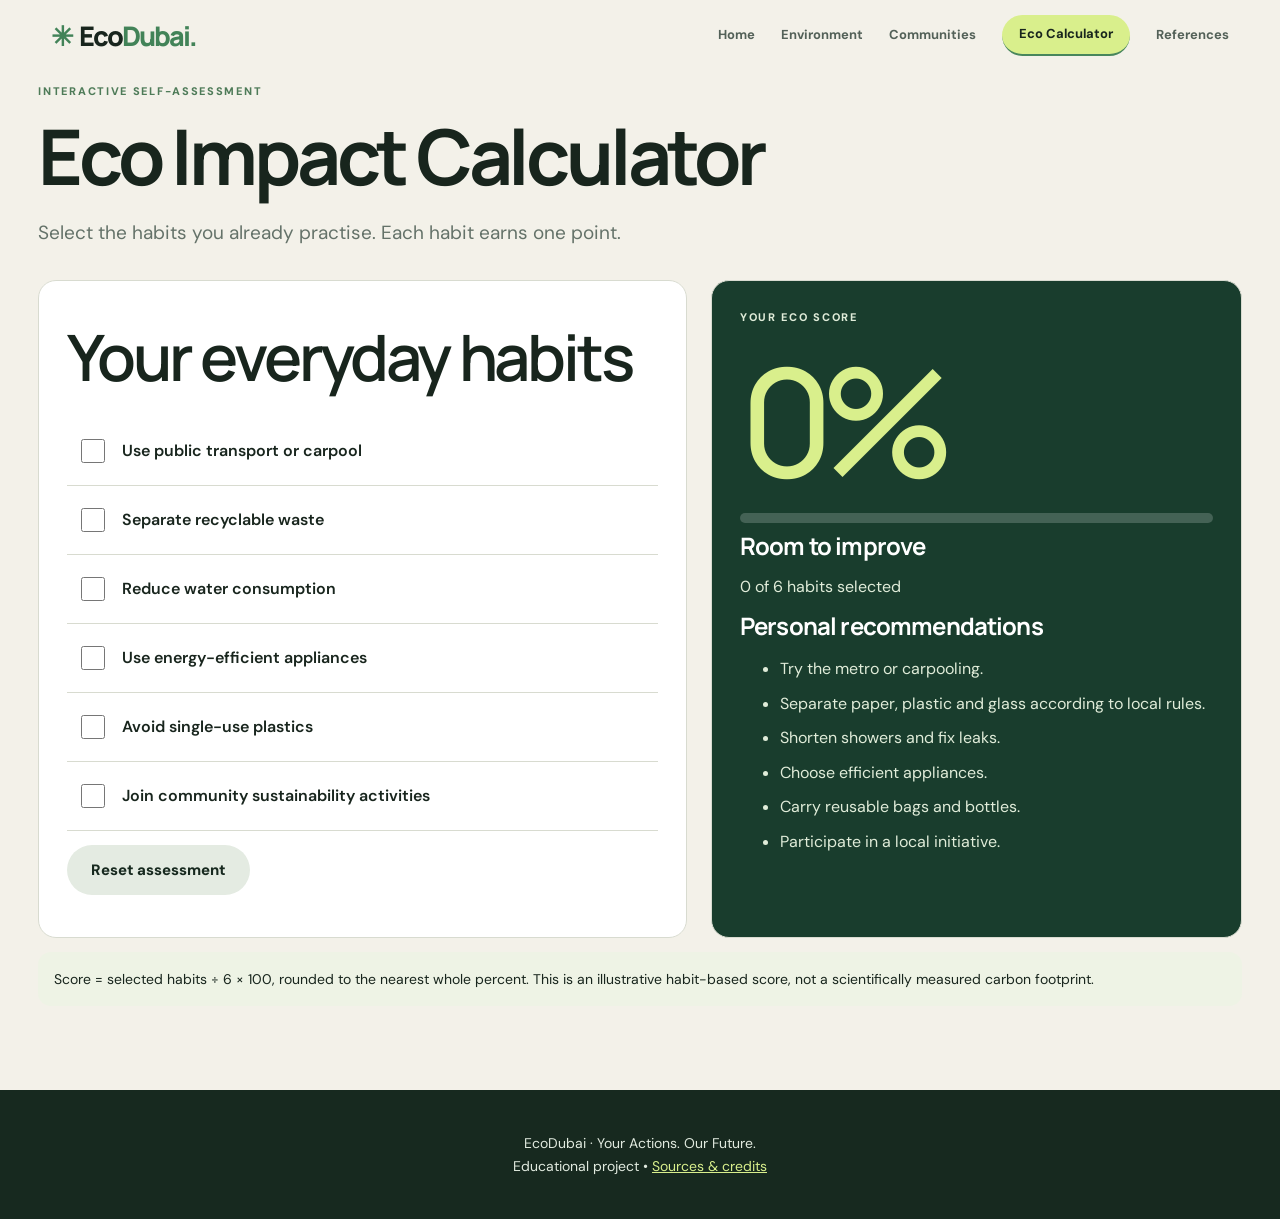
==== calculator.html @ 95168921 "Add files via upload" ====
<!DOCTYPE html>

<html lang="en">

<head>
    <meta charset="utf-8"/>
    <meta content="width=device-width,initial-scale=1" name="viewport"/>
    <title>Eco Impact Calculator | EcoDubai</title>
    <link href="style.css" rel="stylesheet"/>
    <script defer="" src="motion.js"></script>
</head>

<body data-page="calculator">

    <header>
        <nav aria-label="Main navigation">
            <a class="brand" href="index.html">Eco<span>Dubai.</span></a>
            <a href="index.html">Home</a>
            <a href="environment.html">Environment</a>
            <a href="communities.html">Communities</a>
            <a aria-current="page" href="calculator.html">Eco Calculator</a>
            <a href="references.html">References</a>
        </nav>
    </header>

    <main>

        <div class="eyebrow">Interactive self-assessment</div>

        <h1>Eco Impact Calculator</h1>

        <p class="lead">
            Select the habits you already practise. Each habit earns one point.
        </p>

        <div class="calc">

            <section class="tile" style="margin:0">

                <h2>Your everyday habits</h2>

                <label class="habit">
                    <input type="checkbox" value="0"/>Use public transport or carpool
                </label>

                <label class="habit">
                    <input type="checkbox" value="1"/>Separate recyclable waste
                </label>

                <label class="habit">
                    <input type="checkbox" value="2"/>Reduce water consumption
                </label>

                <label class="habit">
                    <input type="checkbox" value="3"/>Use energy-efficient appliances
                </label>

                <label class="habit">
                    <input type="checkbox" value="4"/>Avoid single-use plastics
                </label>

                <label class="habit">
                    <input type="checkbox" value="5"/>Join community sustainability activities
                </label>

                <p>
                    <button class="btn secondary" id="reset">Reset assessment</button>
                </p>

            </section>

            <section aria-live="polite" class="tile result" style="margin:0">

                <div class="tag">YOUR ECO SCORE</div>

                <div class="score" id="score">0%</div>

                <div class="track">
                    <div id="bar" style="width:0%"></div>
                </div>

                <h3 id="level">Room to improve</h3>

                <p id="count"></p>

                <h3>Personal recommendations</h3>

                <ul id="tips"></ul>

            </section>

        </div>

        <p class="fact">
            Score = selected habits ÷ 6 × 100, rounded to the nearest whole percent. This is an illustrative habit-based score, not a scientifically measured carbon footprint.
        </p>

        <script>

            const tips = [
                "Try the metro or carpooling.",
                "Separate paper, plastic and glass according to local rules.",
                "Shorten showers and fix leaks.",
                "Choose efficient appliances.",
                "Carry reusable bags and bottles.",
                "Participate in a local initiative."
            ];

            const boxes = [...document.querySelectorAll("input[type=checkbox]")];

            function update() {

                const n = boxes.filter(b => b.checked).length,
                      s = Math.round(n / 6 * 100);

                document.getElementById("score").textContent = s + "%";

                document.getElementById("bar").style.width = s + "%";

                document.getElementById("level").textContent =
                    s < 50 ? "Room to improve" :
                    s < 83 ? "Making progress" : "Eco Champion";

                document.getElementById("count").textContent = n + " of 6 habits selected";

                const list = document.getElementById("tips");

                list.replaceChildren();

                boxes.forEach((b, i) => {

                    if (!b.checked) {

                        const li = document.createElement("li");

                        li.textContent = tips[i];

                        list.append(li)

                    }

                });

                if (n === 6) {

                    const li = document.createElement("li");

                    li.textContent = "Excellent! Keep practising your habits and encourage others.";

                    list.append(li)

                }

            }

            boxes.forEach(b => b.addEventListener("change", update));

            document.getElementById("reset").onclick = () => {

                boxes.forEach(b => b.checked = false);

                update()

            };

            update();

        </script>

    </main>

    <footer>
        EcoDubai · Your Actions. Our Future.<br/>
        Educational project • <a href="references.html">Sources &amp; credits</a>
    </footer>

</body>

</html>
---- style.css ----
@import url('https://fonts.googleapis.com/css2?family=DM+Sans:wght@400;500;600;700&family=Manrope:wght@400;600;700;800&display=swap');
*{box-sizing:border-box} :root{--ink:#17291f;--green:#245a42;--lime:#d6f568;--paper:#f6f7f2;--muted:#647269;--line:#dce3d9}html{scroll-behavior:smooth}body{margin:0;font-family:'DM Sans',Arial,sans-serif;background:var(--paper);color:var(--ink);line-height:1.6}a{color:var(--green)}header{position:sticky;top:0;z-index:20;background:#f6f7f2ed;backdrop-filter:blur(18px);border-bottom:1px solid var(--line)}nav{max-width:1440px;margin:auto;padding:18px 5%;display:flex;align-items:center;gap:28px;flex-wrap:wrap}.brand{font-family:Manrope,Arial,sans-serif;font-size:27px;font-weight:800;letter-spacing:-2px;text-decoration:none;margin-right:auto;color:var(--ink)}.brand:before{content:'✳';color:#428358;margin-right:7px}.brand span{color:#428358}nav a:not(.brand){font-size:13px;text-decoration:none;font-weight:700;color:#536158;padding:7px 0}nav a[aria-current]{color:#17291f;border-bottom:2px solid #48865c}nav a[href="calculator.html"]{background:var(--lime);color:var(--ink);padding:9px 17px;border-radius:100px}main{max-width:1440px;margin:auto;padding:25px 5% 75px}.hero{min-height:590px;position:relative;display:flex;align-items:end;overflow:hidden;border-radius:30px;background:#203c30;color:white;isolation:isolate;padding:64px}.hero:after{content:'';position:absolute;inset:0;z-index:-1;background:linear-gradient(90deg,rgba(11,30,22,.91),rgba(11,30,22,.55) 48%,rgba(11,30,22,.03)),linear-gradient(0deg,#11291f80,transparent 55%)}.hero .hero-image{position:absolute;inset:0;width:100%;height:100%;object-fit:cover;z-index:-2}.hero .hero-content{max-width:750px}.hero h1{font-size:clamp(55px,8vw,112px);letter-spacing:-.075em;line-height:.95;margin:24px 0}.hero h1 em{font-style:normal;color:var(--lime)}.hero p{color:#edf5ec;max-width:490px;font-size:19px}.eyebrow,.tag{font-size:11px;font-weight:800;letter-spacing:1.7px;text-transform:uppercase;color:#4e7b58}.hero .eyebrow{color:var(--lime)}.btn{display:inline-flex;align-items:center;justify-content:center;gap:12px;background:var(--lime);color:#17291f;padding:15px 24px;border-radius:100px;text-decoration:none;font-weight:800;border:0;cursor:pointer;font-size:15px;font-family:inherit;transition:transform .2s,background .2s}.btn:hover{transform:translateY(-3px);background:#e4ff98}.btn.secondary{background:#e4ebe2}.hero .secondary{background:#ffffff20;color:white;border:1px solid #ffffff66;margin-left:8px}h1,h2,h3{font-family:Manrope,'DM Sans',Arial,sans-serif;line-height:1.12}h1{font-size:clamp(40px,6vw,80px);letter-spacing:-.055em;margin:12px 0}h2{font-size:clamp(29px,4vw,53px);letter-spacing:-.05em;margin:12px 0 24px}h3{font-size:24px;letter-spacing:-.035em;margin:10px 0}section{margin:75px 0}.grid{display:grid;grid-template-columns:repeat(3,minmax(0,1fr));gap:18px}.two{grid-template-columns:repeat(2,minmax(0,1fr))}.tile{background:white;border:1px solid var(--line);padding:28px;border-radius:24px;overflow:hidden;transition:transform .22s,box-shadow .22s}.tile:hover{box-shadow:0 12px 35px #203a2110;transform:translateY(-3px)}.tile p{margin:14px 0;color:#46554b}.tile p b{color:#203c30}.symbol{display:inline-grid;place-items:center;width:52px;height:52px;border-radius:16px;background:#edf2e5;font-size:26px;margin-bottom:20px}.fact{background:#eef3e5;padding:16px;border-radius:13px;font-size:14px}.lead{font-size:19px;color:var(--muted);max-width:770px;margin-bottom:32px}.compare{display:grid;grid-template-columns:1fr 1fr;gap:18px}.compare figure{margin:0;background:white;border-radius:24px;overflow:hidden;border:1px solid var(--line)}.compare img{width:100%;aspect-ratio:16/10;object-fit:cover;display:block}.compare figcaption{padding:25px}.calc{display:grid;grid-template-columns:1.1fr .9fr;gap:24px}.habit{display:flex;align-items:center;gap:14px;padding:19px 10px;border-bottom:1px solid var(--line);cursor:pointer;font-weight:600}.habit:has(input:checked){color:#25623c;background:#f1f7e7}.habit input{width:24px;height:24px;accent-color:#427e50;flex-shrink:0}.score{font-family:Manrope,sans-serif;font-size:100px;letter-spacing:-.09em;font-weight:800;line-height:1;margin:18px 0;color:var(--lime)}.track{height:10px;background:#ffffff30;border-radius:9px;overflow:hidden}.track div{height:100%;background:var(--lime);transition:width .3s}.result{background:#193d2d;color:white}.result .tag,.result p,.result li{color:#e0ecd9}.result li{margin:9px 0}.ref{padding:24px;background:white;border:1px solid var(--line);border-radius:15px;margin:12px 0;overflow-wrap:anywhere}footer{background:#17291f;color:#e1eadf;padding:42px 5%;text-align:center;font-size:14px}footer a{color:var(--lime)}button:focus-visible,a:focus-visible,input:focus-visible{outline:3px solid #c27d18;outline-offset:3px}.metric-strip{display:grid;grid-template-columns:repeat(3,1fr);gap:1px;background:var(--line);border:1px solid var(--line);border-radius:20px;overflow:hidden;margin-top:20px}.metric-strip div{background:white;padding:22px 28px}.metric-strip strong{display:block;font-size:34px;font-family:Manrope,sans-serif;letter-spacing:-2px}.metric-strip span{font-size:13px;color:var(--muted)}.course-card{min-height:280px;display:flex;flex-direction:column;justify-content:end;background:#e6eddc}.course-card:nth-child(2){background:#dbe9e5}.course-card a{font-weight:800;margin-top:15px}.course-card h3{font-size:32px}.course-card .tag{margin-bottom:auto}.cta{background:#d6f568;border:0;padding:45px}.cta .btn{background:#17291f;color:white}.topic-photo{width:calc(100% + 56px);margin:-28px -28px 20px;display:block;aspect-ratio:16/9;object-fit:cover}.page-banner{padding:35px 0 12px}.mobile-menu{display:none}.compare-note{font-size:13px;color:var(--muted)}@media(max-width:900px){nav{gap:15px}.grid{grid-template-columns:repeat(2,1fr)}.hero{min-height:530px;padding:40px}}@media(max-width:650px){nav{padding:12px 5%;gap:12px}.brand{width:100%;margin:0}nav a:not(.brand){font-size:11px}nav a[href="calculator.html"]{padding:6px 10px}.hero{min-height:480px;padding:28px;border-radius:20px}.hero h1{font-size:58px}.hero p{font-size:16px}.hero .secondary{margin:10px 0 0}.grid,.compare,.calc{grid-template-columns:1fr}.metric-strip div{padding:15px 9px}.metric-strip strong{font-size:26px}.metric-strip span{font-size:11px}section{margin:48px 0}.tile{padding:23px}.topic-photo{width:calc(100% + 46px);margin:-23px -23px 18px}.score{font-size:82px}}/* Cinematic motion edition */
:root{--paper:#f3f1e9;--ink:#18251d;--lime:#d9ef8c;--line:#d8dbd0}body{overflow-x:hidden}header{position:sticky;background:#f3f1e9e8;border:0}nav{max-width:1600px;padding:14px 4%;gap:26px}main{max-width:1600px;padding:12px 3% 70px}.hero{min-height:min(780px,86vh);padding:clamp(28px,6vw,95px);border-radius:20px;align-items:center}.hero:after{background:linear-gradient(90deg,#14231eda 0%,#14231e65 48%,transparent 85%),linear-gradient(0deg,#101b16b0,transparent 40%)}.hero .hero-image{transition:opacity .45s,transform 1.4s cubic-bezier(.2,.7,.2,1);transform:scale(1.025)}.hero .hero-image.switching{opacity:0;transform:scale(1.08)}.hero h1{font-size:clamp(60px,9vw,140px);font-weight:600;letter-spacing:-.085em}.hero h1 em{font-family:Georgia,serif;font-weight:400;font-style:italic;letter-spacing:-.06em;color:#f0f2da}.hero-content{animation:arrive .95s both}.hero-controls{position:absolute;right:4%;bottom:5%;display:flex;gap:7px;z-index:3}.hero-controls button{border:1px solid #ffffff70;background:#1d2b2260;backdrop-filter:blur(12px);color:white;border-radius:10px;padding:13px 17px;cursor:pointer;font:inherit;font-size:12px;transition:background .3s,transform .3s}.hero-controls button.active{background:#e5edc9;color:#17291f}.hero-controls button:hover{transform:translateY(-4px)}.hero-controls span{display:block;font-weight:700}.scroll-cue{position:absolute;left:5%;bottom:5%;color:white;text-decoration:none;font-size:14px}.metric-strip{background:none;border:0;border-radius:0;gap:0}.metric-strip div{background:transparent;border-bottom:1px solid var(--line);padding:28px 5%}.metric-strip strong{font-size:48px;font-weight:500}.metric-strip div+div{border-left:1px solid var(--line)}section{margin:100px 0}h2{font-weight:600;font-size:clamp(32px,5vw,68px)}.course-card{min-height:370px;position:relative;background:#dce6cf;transition:transform .5s,background .4s}.course-card:nth-child(2){background:#c7d5cc}.course-card:hover{background:#d9ef8c;transform:translateY(-8px)}.course-card h3{font-size:clamp(26px,4vw,48px)}.course-card:after{content:'↗';position:absolute;top:24px;right:24px;width:50px;height:50px;border:1px solid #82967d;border-radius:50%;display:grid;place-items:center;font-size:26px;transition:transform .4s}.course-card:hover:after{transform:rotate(15deg)}.split-view{position:relative;overflow:hidden;border-radius:22px;aspect-ratio:16/8;margin:30px 0 16px;--split:50%}.split-view img{position:absolute;inset:0;width:100%;height:100%;object-fit:cover}.split-view .before-layer{clip-path:inset(0 calc(100% - var(--split)) 0 0)}.split-view input{position:absolute;inset:0;width:100%;height:100%;margin:0;opacity:0;cursor:ew-resize;z-index:4}.split-view:focus-within{outline:3px solid #538050;outline-offset:4px}.split-handle{position:absolute;left:var(--split);top:0;bottom:0;width:2px;background:white;display:grid;align-items:center;color:#17291f;font-size:0}.split-handle:after{content:'↔';font-size:23px;background:white;border-radius:50%;width:48px;height:48px;display:grid;place-items:center;transform:translateX(-50%)}.split-label{position:absolute;top:18px;background:#15251cc4;color:white;padding:8px 15px;border-radius:30px;font-size:13px}.split-label.left{left:18px}.split-label.right{right:18px}.compare img{display:none}.compare figure{background:transparent;border:0}.compare figcaption{padding:12px 0}.tile{border-radius:18px}.habit{transition:background .25s,transform .25s}.habit:hover{transform:translateX(3px)}.result{position:relative;overflow:hidden}.result .score{font-size:clamp(80px,12vw,150px);font-weight:500}.motion-ready .reveal{opacity:0;transform:translateY(30px);transition:opacity .75s,transform .75s cubic-bezier(.2,.75,.2,1)}.motion-ready .reveal.visible{opacity:1;transform:none}.progress-line{position:fixed;top:0;left:0;height:3px;background:#78965b;width:0;z-index:99}.page-exit main{opacity:0;transform:translateY(12px)}main{transition:opacity .22s,transform .22s}.page-enter main{animation:arrive .55s both}@keyframes arrive{from{opacity:0;transform:translateY(18px)}to{opacity:1;transform:none}}@media(max-width:650px){.hero{min-height:660px;align-items:center;padding:24px}.hero h1{font-size:65px}.hero-controls{left:24px;right:24px;bottom:22px}.hero-controls button{flex:1;padding:9px}.scroll-cue{display:none}.split-view{aspect-ratio:4/3}section{margin:60px 0}.metric-strip strong{font-size:30px}.metric-strip div{padding:13px 6px}.course-card{min-height:250px}}@media(prefers-reduced-motion:reduce){*,*::before,*::after{animation:none!important;transition:none!important;scroll-behavior:auto!important}.motion-ready .reveal{opacity:1;transform:none}}
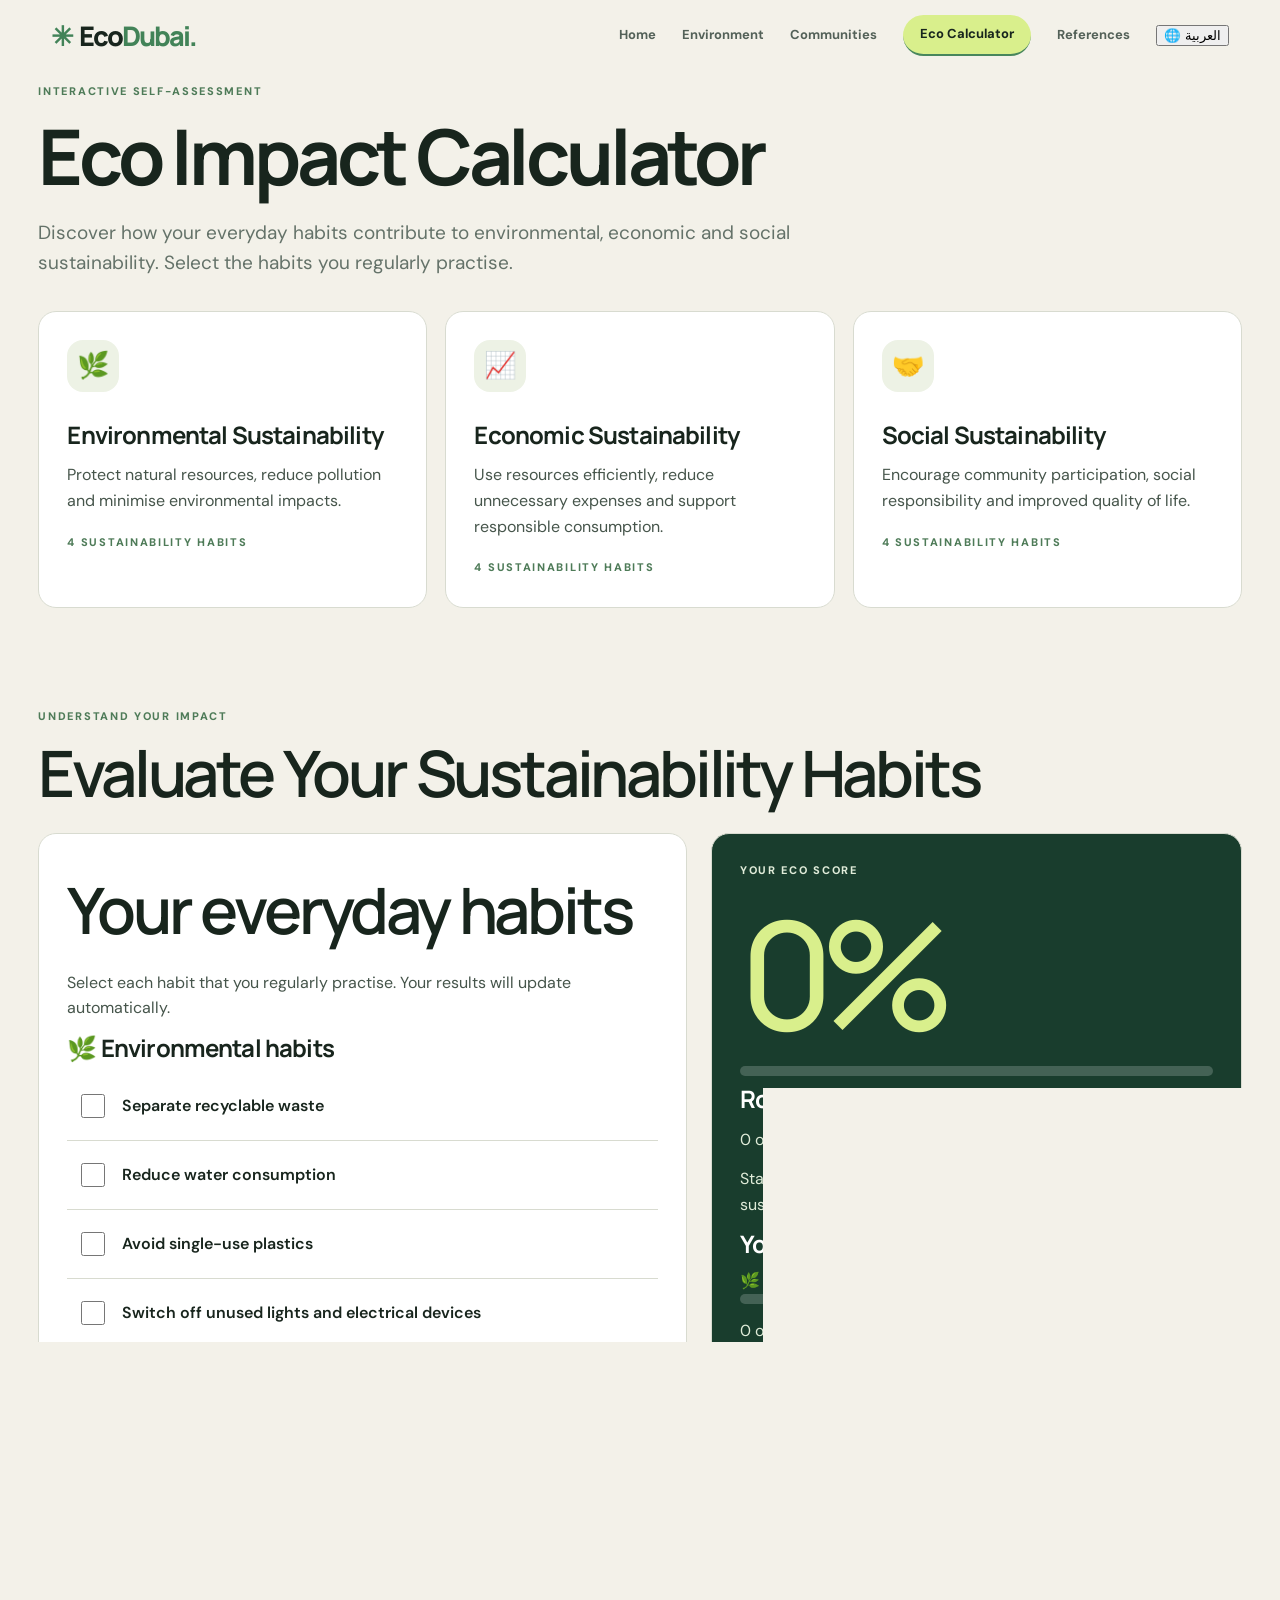
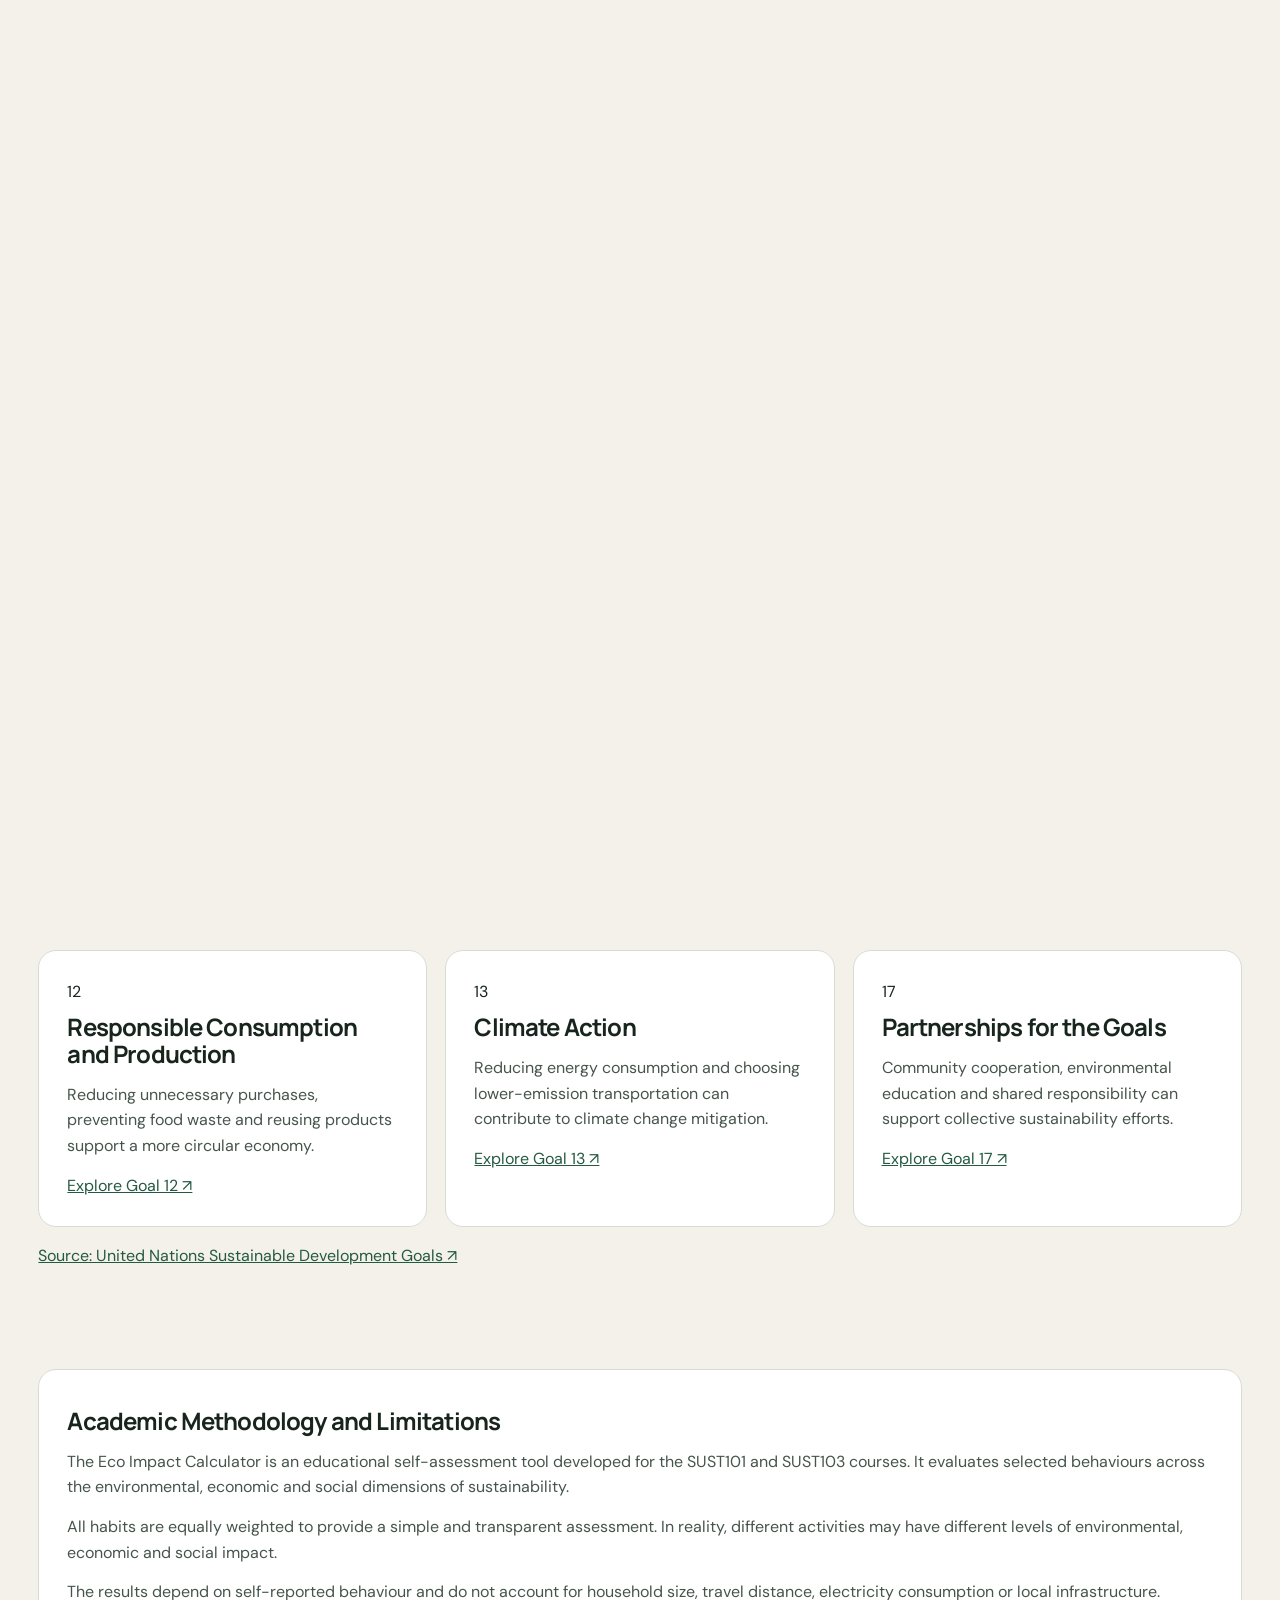
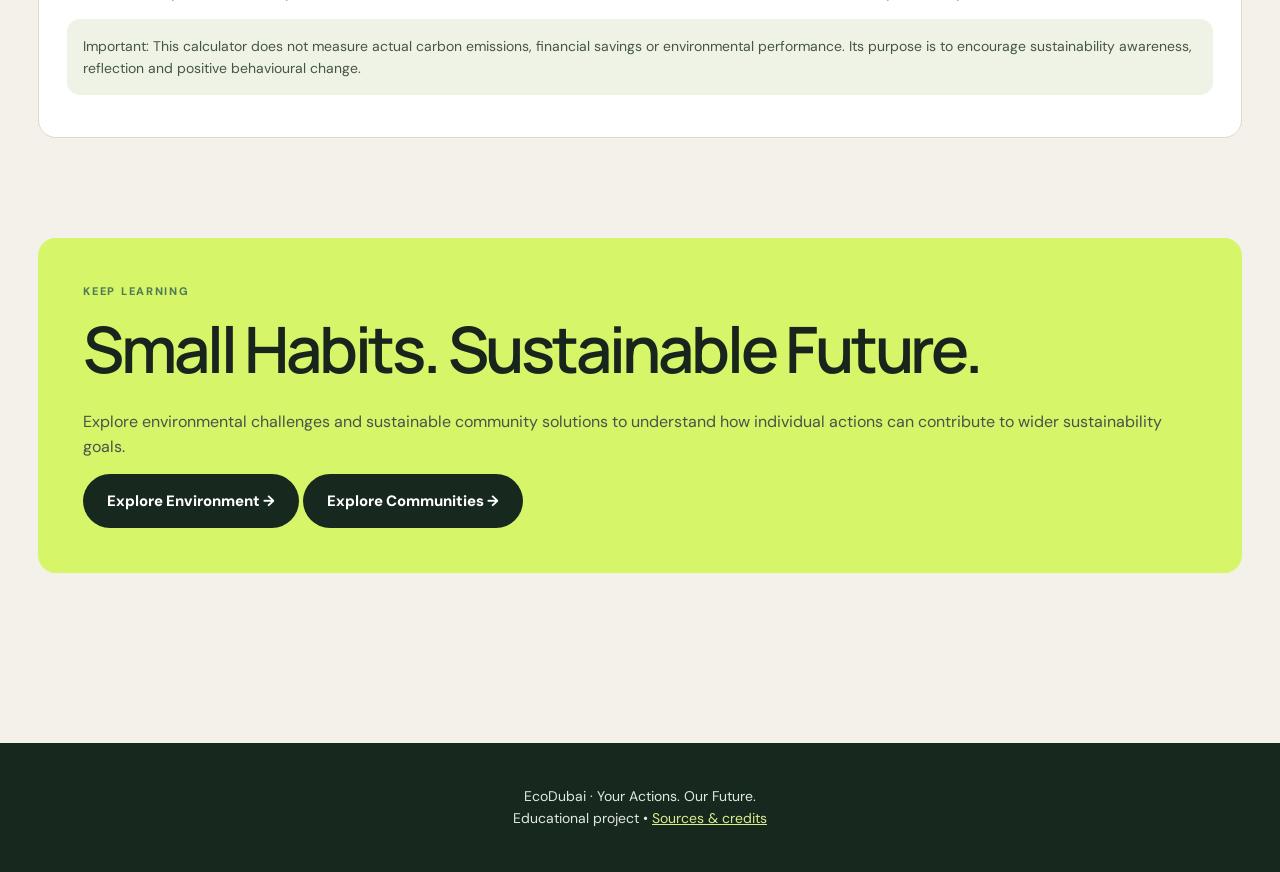
==== commit cea7d3fa: "Update print statement from 'Hello' to 'Goodbye'" ====
--- a/calculator.html
+++ b/calculator.html
@@ -1,179 +1,1563 @@
 <!DOCTYPE html>
 
-<html lang="en">
+<html lang="en" dir="ltr">
 
 <head>
     <meta charset="utf-8"/>
     <meta content="width=device-width,initial-scale=1" name="viewport"/>
+
     <title>Eco Impact Calculator | EcoDubai</title>
+
     <link href="style.css" rel="stylesheet"/>
+
     <script defer="" src="motion.js"></script>
+    <script defer="" src="language.js"></script>
 </head>
 
 <body data-page="calculator">
 
     <header>
+
         <nav aria-label="Main navigation">
+
             <a class="brand" href="index.html">Eco<span>Dubai.</span></a>
-            <a href="index.html">Home</a>
-            <a href="environment.html">Environment</a>
-            <a href="communities.html">Communities</a>
-            <a aria-current="page" href="calculator.html">Eco Calculator</a>
-            <a href="references.html">References</a>
+
+            <a href="index.html"
+               data-en="Home"
+               data-ar="الرئيسية">Home</a>
+
+            <a href="environment.html"
+               data-en="Environment"
+               data-ar="البيئة">Environment</a>
+
+            <a href="communities.html"
+               data-en="Communities"
+               data-ar="المجتمعات">Communities</a>
+
+            <a aria-current="page"
+               href="calculator.html"
+               data-en="Eco Calculator"
+               data-ar="حاسبة الاستدامة">Eco Calculator</a>
+
+            <a href="references.html"
+               data-en="References"
+               data-ar="المراجع">References</a>
+
+            <button class="language-toggle" id="language-toggle" type="button">
+                🌐 العربية
+            </button>
+
         </nav>
+
     </header>
 
     <main>
 
-        <div class="eyebrow">Interactive self-assessment</div>
-
-        <h1>Eco Impact Calculator</h1>
-
-        <p class="lead">
-            Select the habits you already practise. Each habit earns one point.
+        <div class="eyebrow"
+             data-en="Interactive self-assessment"
+             data-ar="التقييم الذاتي التفاعلي">
+
+            Interactive self-assessment
+
+        </div>
+
+        <h1 data-en="Eco Impact Calculator"
+            data-ar="حاسبة أثر الاستدامة">
+
+            Eco Impact Calculator
+
+        </h1>
+
+        <p class="lead"
+           data-en="Discover how your everyday habits contribute to environmental, economic and social sustainability. Select the habits you regularly practise."
+           data-ar="اكتشف كيف تساهم عاداتك اليومية في تحقيق الاستدامة البيئية والاقتصادية والاجتماعية. اختر العادات التي تمارسها بانتظام.">
+
+            Discover how your everyday habits contribute to environmental, economic and social sustainability. Select the habits you regularly practise.
+
         </p>
 
-        <div class="calc">
-
-            <section class="tile" style="margin:0">
-
-                <h2>Your everyday habits</h2>
-
-                <label class="habit">
-                    <input type="checkbox" value="0"/>Use public transport or carpool
-                </label>
-
-                <label class="habit">
-                    <input type="checkbox" value="1"/>Separate recyclable waste
-                </label>
-
-                <label class="habit">
-                    <input type="checkbox" value="2"/>Reduce water consumption
-                </label>
-
-                <label class="habit">
-                    <input type="checkbox" value="3"/>Use energy-efficient appliances
-                </label>
-
-                <label class="habit">
-                    <input type="checkbox" value="4"/>Avoid single-use plastics
-                </label>
-
-                <label class="habit">
-                    <input type="checkbox" value="5"/>Join community sustainability activities
-                </label>
-
-                <p>
-                    <button class="btn secondary" id="reset">Reset assessment</button>
+
+        <!-- Sustainability Categories -->
+
+        <div class="grid">
+
+            <article class="tile">
+
+                <div class="symbol">🌿</div>
+
+                <h3 data-en="Environmental Sustainability"
+                    data-ar="الاستدامة البيئية">
+
+                    Environmental Sustainability
+
+                </h3>
+
+                <p data-en="Protect natural resources, reduce pollution and minimise environmental impacts."
+                   data-ar="حماية الموارد الطبيعية والحد من التلوث وتقليل الآثار البيئية.">
+
+                    Protect natural resources, reduce pollution and minimise environmental impacts.
+
                 </p>
 
-            </section>
-
-            <section aria-live="polite" class="tile result" style="margin:0">
-
-                <div class="tag">YOUR ECO SCORE</div>
-
-                <div class="score" id="score">0%</div>
-
-                <div class="track">
-                    <div id="bar" style="width:0%"></div>
-                </div>
-
-                <h3 id="level">Room to improve</h3>
-
-                <p id="count"></p>
-
-                <h3>Personal recommendations</h3>
-
-                <ul id="tips"></ul>
-
-            </section>
+                <span class="tag"
+                      data-en="4 sustainability habits"
+                      data-ar="4 عادات مستدامة">
+
+                    4 sustainability habits
+
+                </span>
+
+            </article>
+
+            <article class="tile">
+
+                <div class="symbol">📈</div>
+
+                <h3 data-en="Economic Sustainability"
+                    data-ar="الاستدامة الاقتصادية">
+
+                    Economic Sustainability
+
+                </h3>
+
+                <p data-en="Use resources efficiently, reduce unnecessary expenses and support responsible consumption."
+                   data-ar="استخدام الموارد بكفاءة وتقليل النفقات غير الضرورية ودعم الاستهلاك المسؤول.">
+
+                    Use resources efficiently, reduce unnecessary expenses and support responsible consumption.
+
+                </p>
+
+                <span class="tag"
+                      data-en="4 sustainability habits"
+                      data-ar="4 عادات مستدامة">
+
+                    4 sustainability habits
+
+                </span>
+
+            </article>
+
+            <article class="tile">
+
+                <div class="symbol">🤝</div>
+
+                <h3 data-en="Social Sustainability"
+                    data-ar="الاستدامة الاجتماعية">
+
+                    Social Sustainability
+
+                </h3>
+
+                <p data-en="Encourage community participation, social responsibility and improved quality of life."
+                   data-ar="تشجيع المشاركة المجتمعية والمسؤولية الاجتماعية وتحسين جودة الحياة.">
+
+                    Encourage community participation, social responsibility and improved quality of life.
+
+                </p>
+
+                <span class="tag"
+                      data-en="4 sustainability habits"
+                      data-ar="4 عادات مستدامة">
+
+                    4 sustainability habits
+
+                </span>
+
+            </article>
 
         </div>
 
-        <p class="fact">
-            Score = selected habits ÷ 6 × 100, rounded to the nearest whole percent. This is an illustrative habit-based score, not a scientifically measured carbon footprint.
-        </p>
+
+        <!-- Interactive Calculator -->
+
+        <section id="assessment">
+
+            <div class="eyebrow"
+                 data-en="Understand your impact"
+                 data-ar="تعرف على أثر عاداتك">
+
+                Understand your impact
+
+            </div>
+
+            <h2 data-en="Evaluate Your Sustainability Habits"
+                data-ar="قيم عاداتك المتعلقة بالاستدامة">
+
+                Evaluate Your Sustainability Habits
+
+            </h2>
+
+            <div class="calc">
+
+                <section class="tile" style="margin:0">
+
+                    <h2 data-en="Your everyday habits"
+                        data-ar="عاداتك اليومية">
+
+                        Your everyday habits
+
+                    </h2>
+
+                    <p data-en="Select each habit that you regularly practise. Your results will update automatically."
+                       data-ar="اختر كل عادة تمارسها بانتظام، وسيتم تحديث نتائجك تلقائياً.">
+
+                        Select each habit that you regularly practise. Your results will update automatically.
+
+                    </p>
+
+
+                    <!-- Environmental Habits -->
+
+                    <div class="habit-category">
+
+                        <h3 data-en="🌿 Environmental habits"
+                            data-ar="🌿 العادات البيئية">
+
+                            🌿 Environmental habits
+
+                        </h3>
+
+                        <label class="habit">
+
+                            <input type="checkbox"
+                                   value="0"
+                                   data-category="environmental"/>
+
+                            <span data-en="Separate recyclable waste"
+                                  data-ar="أفرز النفايات القابلة لإعادة التدوير">
+
+                                Separate recyclable waste
+
+                            </span>
+
+                        </label>
+
+                        <label class="habit">
+
+                            <input type="checkbox"
+                                   value="1"
+                                   data-category="environmental"/>
+
+                            <span data-en="Reduce water consumption"
+                                  data-ar="أرشد استهلاك المياه">
+
+                                Reduce water consumption
+
+                            </span>
+
+                        </label>
+
+                        <label class="habit">
+
+                            <input type="checkbox"
+                                   value="2"
+                                   data-category="environmental"/>
+
+                            <span data-en="Avoid single-use plastics"
+                                  data-ar="أتجنب المنتجات البلاستيكية أحادية الاستخدام">
+
+                                Avoid single-use plastics
+
+                            </span>
+
+                        </label>
+
+                        <label class="habit">
+
+                            <input type="checkbox"
+                                   value="3"
+                                   data-category="environmental"/>
+
+                            <span data-en="Switch off unused lights and electrical devices"
+                                  data-ar="أطفئ الإضاءة والأجهزة الكهربائية غير المستخدمة">
+
+                                Switch off unused lights and electrical devices
+
+                            </span>
+
+                        </label>
+
+                        <p class="compare-note"
+                           data-en="Related SDGs: 6, 7, 12 and 13"
+                           data-ar="أهداف التنمية المستدامة المرتبطة: 6، 7، 12، 13">
+
+                            Related SDGs: 6, 7, 12 and 13
+
+                        </p>
+
+                    </div>
+
+
+                    <!-- Economic Habits -->
+
+                    <div class="habit-category">
+
+                        <h3 data-en="📈 Economic habits"
+                            data-ar="📈 العادات الاقتصادية">
+
+                            📈 Economic habits
+
+                        </h3>
+
+                        <label class="habit">
+
+                            <input type="checkbox"
+                                   value="4"
+                                   data-category="economic"/>
+
+                            <span data-en="Use energy-efficient appliances"
+                                  data-ar="أستخدم الأجهزة الموفرة للطاقة">
+
+                                Use energy-efficient appliances
+
+                            </span>
+
+                        </label>
+
+                        <label class="habit">
+
+                            <input type="checkbox"
+                                   value="5"
+                                   data-category="economic"/>
+
+                            <span data-en="Reduce unnecessary purchases"
+                                  data-ar="أقلل المشتريات غير الضرورية">
+
+                                Reduce unnecessary purchases
+
+                            </span>
+
+                        </label>
+
+                        <label class="habit">
+
+                            <input type="checkbox"
+                                   value="6"
+                                   data-category="economic"/>
+
+                            <span data-en="Repair and reuse products instead of replacing them"
+                                  data-ar="أصلح المنتجات وأعيد استخدامها بدلاً من استبدالها">
+
+                                Repair and reuse products instead of replacing them
+
+                            </span>
+
+                        </label>
+
+                        <label class="habit">
+
+                            <input type="checkbox"
+                                   value="7"
+                                   data-category="economic"/>
+
+                            <span data-en="Plan purchases and meals to reduce food waste"
+                                  data-ar="أخطط للمشتريات والوجبات لتقليل هدر الطعام">
+
+                                Plan purchases and meals to reduce food waste
+
+                            </span>
+
+                        </label>
+
+                        <p class="compare-note"
+                           data-en="Related SDGs: 7, 8 and 12"
+                           data-ar="أهداف التنمية المستدامة المرتبطة: 7، 8، 12">
+
+                            Related SDGs: 7, 8 and 12
+
+                        </p>
+
+                    </div>
+
+
+                    <!-- Social Habits -->
+
+                    <div class="habit-category">
+
+                        <h3 data-en="🤝 Social habits"
+                            data-ar="🤝 العادات الاجتماعية">
+
+                            🤝 Social habits
+
+                        </h3>
+
+                        <label class="habit">
+
+                            <input type="checkbox"
+                                   value="8"
+                                   data-category="social"/>
+
+                            <span data-en="Use public transport or carpool when practical"
+                                  data-ar="أستخدم وسائل النقل العام أو أشارك السيارة مع الآخرين عندما يكون ذلك ممكناً">
+
+                                Use public transport or carpool when practical
+
+                            </span>
+
+                        </label>
+
+                        <label class="habit">
+
+                            <input type="checkbox"
+                                   value="9"
+                                   data-category="social"/>
+
+                            <span data-en="Join community sustainability activities"
+                                  data-ar="أشارك في أنشطة الاستدامة المجتمعية">
+
+                                Join community sustainability activities
+
+                            </span>
+
+                        </label>
+
+                        <label class="habit">
+
+                            <input type="checkbox"
+                                   value="10"
+                                   data-category="social"/>
+
+                            <span data-en="Encourage family and friends to practise sustainable habits"
+                                  data-ar="أشجع أفراد الأسرة والأصدقاء على ممارسة العادات المستدامة">
+
+                                Encourage family and friends to practise sustainable habits
+
+                            </span>
+
+                        </label>
+
+                        <label class="habit">
+
+                            <input type="checkbox"
+                                   value="11"
+                                   data-category="social"/>
+
+                            <span data-en="Respect public parks, green spaces and shared community facilities"
+                                  data-ar="أحافظ على الحدائق العامة والمساحات الخضراء والمرافق المجتمعية المشتركة">
+
+                                Respect public parks, green spaces and shared community facilities
+
+                            </span>
+
+                        </label>
+
+                        <p class="compare-note"
+                           data-en="Related SDGs: 3, 11 and 17"
+                           data-ar="أهداف التنمية المستدامة المرتبطة: 3، 11، 17">
+
+                            Related SDGs: 3, 11 and 17
+
+                        </p>
+
+                    </div>
+
+
+                    <!-- Reset Button -->
+
+                    <p>
+
+                        <button class="btn secondary"
+                                id="reset"
+                                type="button"
+                                data-en="Reset assessment"
+                                data-ar="إعادة ضبط التقييم">
+
+                            Reset assessment
+
+                        </button>
+
+                    </p>
+
+                </section>
+
+
+                <!-- Calculator Results -->
+
+                <section aria-live="polite"
+                         class="tile result"
+                         style="margin:0">
+
+                    <div class="tag"
+                         data-en="YOUR ECO SCORE"
+                         data-ar="درجة استدامتك">
+
+                        YOUR ECO SCORE
+
+                    </div>
+
+                    <div class="score" id="score">0%</div>
+
+                    <div class="track">
+
+                        <div id="bar" style="width:0%"></div>
+
+                    </div>
+
+                    <h3 id="level">Room to improve</h3>
+
+                    <p id="count"></p>
+
+                    <p id="feedback"></p>
+
+
+                    <!-- Individual Sustainability Scores -->
+
+                    <div class="category-results">
+
+                        <h3 data-en="Your Sustainability Breakdown"
+                            data-ar="نتائج الاستدامة حسب الفئة">
+
+                            Your Sustainability Breakdown
+
+                        </h3>
+
+
+                        <!-- Environmental Score -->
+
+                        <div class="category-score">
+
+                            <div class="category-score-header">
+
+                                <span data-en="🌿 Environmental"
+                                      data-ar="🌿 الاستدامة البيئية">
+
+                                    🌿 Environmental
+
+                                </span>
+
+                                <strong id="environmental-score">0%</strong>
+
+                            </div>
+
+                            <div class="track">
+
+                                <div id="environmental-bar"
+                                     style="width:0%; background:#91d86b">
+
+                                </div>
+
+                            </div>
+
+                            <p id="environmental-count"></p>
+
+                        </div>
+
+
+                        <!-- Economic Score -->
+
+                        <div class="category-score">
+
+                            <div class="category-score-header">
+
+                                <span data-en="📈 Economic"
+                                      data-ar="📈 الاستدامة الاقتصادية">
+
+                                    📈 Economic
+
+                                </span>
+
+                                <strong id="economic-score">0%</strong>
+
+                            </div>
+
+                            <div class="track">
+
+                                <div id="economic-bar"
+                                     style="width:0%; background:#eacb67">
+
+                                </div>
+
+                            </div>
+
+                            <p id="economic-count"></p>
+
+                        </div>
+
+
+                        <!-- Social Score -->
+
+                        <div class="category-score">
+
+                            <div class="category-score-header">
+
+                                <span data-en="🤝 Social"
+                                      data-ar="🤝 الاستدامة الاجتماعية">
+
+                                    🤝 Social
+
+                                </span>
+
+                                <strong id="social-score">0%</strong>
+
+                            </div>
+
+                            <div class="track">
+
+                                <div id="social-bar"
+                                     style="width:0%; background:#78c9da">
+
+                                </div>
+
+                            </div>
+
+                            <p id="social-count"></p>
+
+                        </div>
+
+                    </div>
+
+
+                    <!-- Personalized Recommendations -->
+
+                    <h3 data-en="Personal recommendations"
+                        data-ar="التوصيات الشخصية">
+
+                        Personal recommendations
+
+                    </h3>
+
+                    <p data-en="These recommendations are based on the habits you have not selected."
+                       data-ar="تعتمد هذه التوصيات على العادات التي لم تخترها.">
+
+                        These recommendations are based on the habits you have not selected.
+
+                    </p>
+
+                    <ul id="tips"></ul>
+
+                </section>
+
+            </div>
+
+        </section>
+
+
+        <!-- Scoring Methodology -->
+
+        <section id="methodology">
+
+            <div class="eyebrow"
+                 data-en="Understanding your results"
+                 data-ar="فهم نتائج التقييم">
+
+                Understanding your results
+
+            </div>
+
+            <h2 data-en="How Your Score Is Calculated"
+                data-ar="كيف يتم احتساب درجة الاستدامة؟">
+
+                How Your Score Is Calculated
+
+            </h2>
+
+            <p class="lead"
+               data-en="The calculator uses a transparent educational scoring method based on the three pillars of sustainability."
+               data-ar="تستخدم الحاسبة طريقة تقييم تعليمية واضحة تعتمد على الركائز الثلاث للاستدامة.">
+
+                The calculator uses a transparent educational scoring method based on the three pillars of sustainability.
+
+            </p>
+
+            <div class="grid">
+
+                <article class="tile">
+
+                    <div class="symbol">01</div>
+
+                    <h3 data-en="Habit selection"
+                        data-ar="اختيار العادات">
+
+                        Habit selection
+
+                    </h3>
+
+                    <p data-en="Each selected habit receives one point. Each unselected habit receives zero points. A maximum of 12 points is available."
+                       data-ar="تحصل كل عادة مختارة على نقطة واحدة، بينما تحصل العادات غير المختارة على صفر. ويبلغ الحد الأقصى للنقاط 12 نقطة.">
+
+                        Each selected habit receives one point. Each unselected habit receives zero points. A maximum of 12 points is available.
+
+                    </p>
+
+                </article>
+
+                <article class="tile">
+
+                    <div class="symbol">02</div>
+
+                    <h3 data-en="Category scores"
+                        data-ar="درجات الفئات">
+
+                        Category scores
+
+                    </h3>
+
+                    <p data-en="Each sustainability category contains four habits. Its percentage is calculated by dividing the number of selected habits by four and multiplying by 100."
+                       data-ar="تحتوي كل فئة من فئات الاستدامة على أربع عادات، ويتم احتساب نسبتها المئوية بقسمة عدد العادات المختارة على أربعة ثم الضرب في 100.">
+
+                        Each sustainability category contains four habits. Its percentage is calculated by dividing the number of selected habits by four and multiplying by 100.
+
+                    </p>
+
+                    <p class="fact"
+                       data-en="Category score = selected habits ÷ 4 × 100"
+                       data-ar="درجة الفئة = عدد العادات المختارة ÷ 4 × 100">
+
+                        Category score = selected habits ÷ 4 × 100
+
+                    </p>
+
+                </article>
+
+                <article class="tile">
+
+                    <div class="symbol">03</div>
+
+                    <h3 data-en="Overall Eco Score"
+                        data-ar="درجة الاستدامة الإجمالية">
+
+                        Overall Eco Score
+
+                    </h3>
+
+                    <p data-en="The overall percentage is calculated using all 12 habits. Each of the three sustainability categories contributes equally to the final result."
+                       data-ar="يتم احتساب النسبة المئوية الإجمالية باستخدام العادات الاثنتي عشرة، وتساهم كل فئة من فئات الاستدامة الثلاث بشكل متساوٍ في النتيجة النهائية.">
+
+                        The overall percentage is calculated using all 12 habits. Each of the three sustainability categories contributes equally to the final result.
+
+                    </p>
+
+                    <p class="fact"
+                       data-en="Eco Score = selected habits ÷ 12 × 100"
+                       data-ar="درجة الاستدامة = عدد العادات المختارة ÷ 12 × 100">
+
+                        Eco Score = selected habits ÷ 12 × 100
+
+                    </p>
+
+                </article>
+
+            </div>
+
+        </section>
+
+
+        <!-- Score Interpretation -->
+
+        <section id="score-interpretation">
+
+            <h2 data-en="What Does Your Score Mean?"
+                data-ar="ماذا تعني درجة استدامتك؟">
+
+                What Does Your Score Mean?
+
+            </h2>
+
+            <div class="grid">
+
+                <article class="tile">
+
+                    <span class="tag"
+                          data-en="BEGINNER"
+                          data-ar="المستوى المبتدئ">
+
+                        BEGINNER
+
+                    </span>
+
+                    <h3 style="color:#b77b35">0% – 49%</h3>
+
+                    <h3 data-en="Room to improve"
+                        data-ar="فرصة للتحسين">
+
+                        Room to improve
+
+                    </h3>
+
+                    <p data-en="You have opportunities to develop more sustainable habits. Start with simple changes such as reducing water waste and unnecessary electricity use."
+                       data-ar="لديك فرص لتطوير المزيد من العادات المستدامة. ابدأ بتغييرات بسيطة مثل تقليل هدر المياه والاستهلاك غير الضروري للكهرباء.">
+
+                        You have opportunities to develop more sustainable habits. Start with simple changes such as reducing water waste and unnecessary electricity use.
+
+                    </p>
+
+                </article>
+
+                <article class="tile">
+
+                    <span class="tag"
+                          data-en="INTERMEDIATE"
+                          data-ar="المستوى المتوسط">
+
+                        INTERMEDIATE
+
+                    </span>
+
+                    <h3 style="color:#638648">50% – 79%</h3>
+
+                    <h3 data-en="Making progress"
+                        data-ar="تقدم جيد">
+
+                        Making progress
+
+                    </h3>
+
+                    <p data-en="You already practise several sustainable habits. Focus on improving your weaker sustainability categories and maintaining consistent behaviour."
+                       data-ar="أنت تمارس بالفعل عدة عادات مستدامة. ركز على تحسين فئات الاستدامة الأقل درجة والاستمرار في ممارسة العادات الإيجابية.">
+
+                        You already practise several sustainable habits. Focus on improving your weaker sustainability categories and maintaining consistent behaviour.
+
+                    </p>
+
+                </article>
+
+                <article class="tile">
+
+                    <span class="tag"
+                          data-en="ADVANCED"
+                          data-ar="المستوى المتقدم">
+
+                        ADVANCED
+
+                    </span>
+
+                    <h3 style="color:#245a42">80% – 100%</h3>
+
+                    <h3 data-en="Eco Champion"
+                        data-ar="رائد الاستدامة">
+
+                        Eco Champion
+
+                    </h3>
+
+                    <p data-en="You demonstrate strong sustainability habits. Continue improving your lifestyle and encourage others to participate in sustainable community initiatives."
+                       data-ar="تظهر التزاماً قوياً بعادات الاستدامة. واصل تحسين نمط حياتك وشجع الآخرين على المشاركة في مبادرات الاستدامة المجتمعية.">
+
+                        You demonstrate strong sustainability habits. Continue improving your lifestyle and encourage others to participate in sustainable community initiatives.
+
+                    </p>
+
+                </article>
+
+            </div>
+
+            <p class="compare-note"
+               data-en="These score ranges are educational categories created for EcoDubai. They are not internationally validated sustainability certification levels."
+               data-ar="تم تصميم نطاقات الدرجات هذه لأغراض تعليمية خاصة بمشروع EcoDubai، ولا تمثل مستويات معتمدة دولياً لشهادات الاستدامة.">
+
+                These score ranges are educational categories created for EcoDubai. They are not internationally validated sustainability certification levels.
+
+            </p>
+
+        </section>
+
+
+        <!-- Sustainable Development Goals -->
+
+        <section id="calculator-sdgs">
+
+            <div class="eyebrow"
+                 data-en="Everyday actions and global goals"
+                 data-ar="العادات اليومية والأهداف العالمية">
+
+                Everyday actions and global goals
+
+            </div>
+
+            <h2 data-en="How Your Habits Support the SDGs"
+                data-ar="كيف تدعم عاداتك أهداف التنمية المستدامة؟">
+
+                How Your Habits Support the SDGs
+
+            </h2>
+
+            <div class="grid">
+
+                <article class="tile sdg-card"
+                         style="--sdg-color:#26BDE2">
+
+                    <div class="sdg-number">06</div>
+
+                    <h3 data-en="Clean Water and Sanitation"
+                        data-ar="المياه النظيفة والنظافة الصحية">
+
+                        Clean Water and Sanitation
+
+                    </h3>
+
+                    <p data-en="Reducing water waste supports responsible water consumption and long-term water security."
+                       data-ar="يساهم تقليل هدر المياه في دعم الاستهلاك المسؤول للمياه والأمن المائي طويل الأمد.">
+
+                        Reducing water waste supports responsible water consumption and long-term water security.
+
+                    </p>
+
+                    <a href="https://sdgs.un.org/goals/goal6"
+                       target="_blank"
+                       rel="noopener noreferrer"
+                       data-en="Explore Goal 6 ↗"
+                       data-ar="استكشف الهدف السادس ↗">
+
+                        Explore Goal 6 ↗
+
+                    </a>
+
+                </article>
+
+                <article class="tile sdg-card"
+                         style="--sdg-color:#FCC30B">
+
+                    <div class="sdg-number">07</div>
+
+                    <h3 data-en="Affordable and Clean Energy"
+                        data-ar="طاقة نظيفة وبأسعار معقولة">
+
+                        Affordable and Clean Energy
+
+                    </h3>
+
+                    <p data-en="Energy-efficient appliances and responsible electricity use support improved energy efficiency."
+                       data-ar="تدعم الأجهزة الموفرة للطاقة والاستخدام المسؤول للكهرباء تحسين كفاءة استهلاك الطاقة.">
+
+                        Energy-efficient appliances and responsible electricity use support improved energy efficiency.
+
+                    </p>
+
+                    <a href="https://sdgs.un.org/goals/goal7"
+                       target="_blank"
+                       rel="noopener noreferrer"
+                       data-en="Explore Goal 7 ↗"
+                       data-ar="استكشف الهدف السابع ↗">
+
+                        Explore Goal 7 ↗
+
+                    </a>
+
+                </article>
+
+                <article class="tile sdg-card"
+                         style="--sdg-color:#FD9D24">
+
+                    <div class="sdg-number">11</div>
+
+                    <h3 data-en="Sustainable Cities and Communities"
+                        data-ar="مدن ومجتمعات محلية مستدامة">
+
+                        Sustainable Cities and Communities
+
+                    </h3>
+
+                    <p data-en="Using shared transportation and participating in community activities support more inclusive and sustainable neighbourhoods."
+                       data-ar="يدعم استخدام وسائل النقل المشتركة والمشاركة في الأنشطة المجتمعية إنشاء أحياء أكثر شمولاً واستدامة.">
+
+                        Using shared transportation and participating in community activities support more inclusive and sustainable neighbourhoods.
+
+                    </p>
+
+                    <a href="https://sdgs.un.org/goals/goal11"
+                       target="_blank"
+                       rel="noopener noreferrer"
+                       data-en="Explore Goal 11 ↗"
+                       data-ar="استكشف الهدف الحادي عشر ↗">
+
+                        Explore Goal 11 ↗
+
+                    </a>
+
+                </article>
+
+                <article class="tile sdg-card"
+                         style="--sdg-color:#BF8B2E">
+
+                    <div class="sdg-number">12</div>
+
+                    <h3 data-en="Responsible Consumption and Production"
+                        data-ar="الاستهلاك والإنتاج المسؤولان">
+
+                        Responsible Consumption and Production
+
+                    </h3>
+
+                    <p data-en="Reducing unnecessary purchases, preventing food waste and reusing products support a more circular economy."
+                       data-ar="يدعم تقليل المشتريات غير الضرورية والحد من هدر الطعام وإعادة استخدام المنتجات تحقيق اقتصاد أكثر دائرية.">
+
+                        Reducing unnecessary purchases, preventing food waste and reusing products support a more circular economy.
+
+                    </p>
+
+                    <a href="https://sdgs.un.org/goals/goal12"
+                       target="_blank"
+                       rel="noopener noreferrer"
+                       data-en="Explore Goal 12 ↗"
+                       data-ar="استكشف الهدف الثاني عشر ↗">
+
+                        Explore Goal 12 ↗
+
+                    </a>
+
+                </article>
+
+                <article class="tile sdg-card"
+                         style="--sdg-color:#3F7E44">
+
+                    <div class="sdg-number">13</div>
+
+                    <h3 data-en="Climate Action"
+                        data-ar="العمل المناخي">
+
+                        Climate Action
+
+                    </h3>
+
+                    <p data-en="Reducing energy consumption and choosing lower-emission transportation can contribute to climate change mitigation."
+                       data-ar="يمكن لتقليل استهلاك الطاقة واختيار وسائل النقل منخفضة الانبعاثات أن يساهم في التخفيف من التغير المناخي.">
+
+                        Reducing energy consumption and choosing lower-emission transportation can contribute to climate change mitigation.
+
+                    </p>
+
+                    <a href="https://sdgs.un.org/goals/goal13"
+                       target="_blank"
+                       rel="noopener noreferrer"
+                       data-en="Explore Goal 13 ↗"
+                       data-ar="استكشف الهدف الثالث عشر ↗">
+
+                        Explore Goal 13 ↗
+
+                    </a>
+
+                </article>
+
+                <article class="tile sdg-card"
+                         style="--sdg-color:#19486A">
+
+                    <div class="sdg-number">17</div>
+
+                    <h3 data-en="Partnerships for the Goals"
+                        data-ar="عقد الشراكات لتحقيق الأهداف">
+
+                        Partnerships for the Goals
+
+                    </h3>
+
+                    <p data-en="Community cooperation, environmental education and shared responsibility can support collective sustainability efforts."
+                       data-ar="يمكن للتعاون المجتمعي والتعليم البيئي والمسؤولية المشتركة أن تدعم الجهود الجماعية لتحقيق الاستدامة.">
+
+                        Community cooperation, environmental education and shared responsibility can support collective sustainability efforts.
+
+                    </p>
+
+                    <a href="https://sdgs.un.org/goals/goal17"
+                       target="_blank"
+                       rel="noopener noreferrer"
+                       data-en="Explore Goal 17 ↗"
+                       data-ar="استكشف الهدف السابع عشر ↗">
+
+                        Explore Goal 17 ↗
+
+                    </a>
+
+                </article>
+
+            </div>
+
+            <p>
+
+                <a href="https://sdgs.un.org/goals"
+                   target="_blank"
+                   rel="noopener noreferrer"
+                   data-en="Source: United Nations Sustainable Development Goals ↗"
+                   data-ar="المصدر: أهداف الأمم المتحدة للتنمية المستدامة ↗">
+
+                    Source: United Nations Sustainable Development Goals ↗
+
+                </a>
+
+            </p>
+
+        </section>
+
+
+        <!-- Academic Limitations -->
+
+        <section id="limitations" class="tile">
+
+            <h3 data-en="Academic Methodology and Limitations"
+                data-ar="المنهجية الأكاديمية وحدود التقييم">
+
+                Academic Methodology and Limitations
+
+            </h3>
+
+            <p data-en="The Eco Impact Calculator is an educational self-assessment tool developed for the SUST101 and SUST103 courses. It evaluates selected behaviours across the environmental, economic and social dimensions of sustainability."
+               data-ar="حاسبة أثر الاستدامة هي أداة تقييم ذاتي تعليمية تم تطويرها لمساقي SUST101 وSUST103، وتقيم السلوكيات المختارة ضمن الأبعاد البيئية والاقتصادية والاجتماعية للاستدامة.">
+
+                The Eco Impact Calculator is an educational self-assessment tool developed for the SUST101 and SUST103 courses. It evaluates selected behaviours across the environmental, economic and social dimensions of sustainability.
+
+            </p>
+
+            <p data-en="All habits are equally weighted to provide a simple and transparent assessment. In reality, different activities may have different levels of environmental, economic and social impact."
+               data-ar="تم منح جميع العادات أوزاناً متساوية لتوفير تقييم بسيط وواضح، بينما قد تختلف الأنشطة في الواقع من حيث مستويات تأثيرها البيئي والاقتصادي والاجتماعي.">
+
+                All habits are equally weighted to provide a simple and transparent assessment. In reality, different activities may have different levels of environmental, economic and social impact.
+
+            </p>
+
+            <p data-en="The results depend on self-reported behaviour and do not account for household size, travel distance, electricity consumption or local infrastructure."
+               data-ar="تعتمد النتائج على السلوكيات التي يحددها المستخدم بنفسه، ولا تأخذ في الاعتبار حجم الأسرة أو مسافات التنقل أو استهلاك الكهرباء أو البنية التحتية المحلية.">
+
+                The results depend on self-reported behaviour and do not account for household size, travel distance, electricity consumption or local infrastructure.
+
+            </p>
+
+            <p class="fact"
+               data-en="Important: This calculator does not measure actual carbon emissions, financial savings or environmental performance. Its purpose is to encourage sustainability awareness, reflection and positive behavioural change."
+               data-ar="ملاحظة مهمة: لا تقيس هذه الحاسبة الانبعاثات الكربونية الفعلية أو الوفورات المالية أو الأداء البيئي، وإنما تهدف إلى تعزيز الوعي بالاستدامة والتأمل وتشجيع التغيير السلوكي الإيجابي.">
+
+                Important: This calculator does not measure actual carbon emissions, financial savings or environmental performance. Its purpose is to encourage sustainability awareness, reflection and positive behavioural change.
+
+            </p>
+
+        </section>
+
+
+        <!-- Call to Action -->
+
+        <section class="tile cta">
+
+            <div class="eyebrow"
+                 data-en="Keep learning"
+                 data-ar="واصل التعلم">
+
+                Keep learning
+
+            </div>
+
+            <h2 data-en="Small Habits. Sustainable Future."
+                data-ar="عادات بسيطة ومستقبل مستدام">
+
+                Small Habits. Sustainable Future.
+
+            </h2>
+
+            <p data-en="Explore environmental challenges and sustainable community solutions to understand how individual actions can contribute to wider sustainability goals."
+               data-ar="استكشف التحديات البيئية وحلول المجتمعات المستدامة لفهم كيفية مساهمة الأفعال الفردية في تحقيق أهداف الاستدامة الأوسع.">
+
+                Explore environmental challenges and sustainable community solutions to understand how individual actions can contribute to wider sustainability goals.
+
+            </p>
+
+            <a class="btn"
+               href="environment.html"
+               data-en="Explore Environment →"
+               data-ar="استكشف الاستدامة البيئية ←">
+
+                Explore Environment →
+
+            </a>
+
+            <a class="btn"
+               href="communities.html"
+               data-en="Explore Communities →"
+               data-ar="استكشف المجتمعات المستدامة ←">
+
+                Explore Communities →
+
+            </a>
+
+        </section>
+
+
+        <!-- Calculator JavaScript -->
 
         <script>
 
-            const tips = [
-                "Try the metro or carpooling.",
-                "Separate paper, plastic and glass according to local rules.",
-                "Shorten showers and fix leaks.",
-                "Choose efficient appliances.",
-                "Carry reusable bags and bottles.",
-                "Participate in a local initiative."
-            ];
-
-            const boxes = [...document.querySelectorAll("input[type=checkbox]")];
-
-            function update() {
-
-                const n = boxes.filter(b => b.checked).length,
-                      s = Math.round(n / 6 * 100);
-
-                document.getElementById("score").textContent = s + "%";
-
-                document.getElementById("bar").style.width = s + "%";
-
-                document.getElementById("level").textContent =
-                    s < 50 ? "Room to improve" :
-                    s < 83 ? "Making progress" : "Eco Champion";
-
-                document.getElementById("count").textContent = n + " of 6 habits selected";
-
-                const list = document.getElementById("tips");
-
-                list.replaceChildren();
-
-                boxes.forEach((b, i) => {
-
-                    if (!b.checked) {
+            (() => {
+
+                const tips = {
+
+                    en: [
+
+                        "Separate paper, plastic, glass and other accepted recyclables according to local collection rules.",
+
+                        "Reduce shower duration, repair water leaks and use water-efficient fixtures.",
+
+                        "Carry reusable bags, bottles and containers instead of single-use plastics.",
+
+                        "Switch off unnecessary lighting and electrical devices when they are not being used.",
+
+                        "Choose energy-efficient appliances and maintain air conditioning systems regularly.",
+
+                        "Plan your purchases and avoid buying products that you do not need.",
+
+                        "Repair, donate or reuse products before deciding to replace them.",
+
+                        "Plan meals, store food correctly and avoid purchasing more food than necessary.",
+
+                        "Consider using Dubai Metro, buses or carpooling when suitable for your journey.",
+
+                        "Participate in local environmental campaigns, clean-up events or community gardening initiatives.",
+
+                        "Share sustainability knowledge and encourage your family and friends to develop responsible habits.",
+
+                        "Protect public parks, avoid littering and respect shared community facilities."
+
+                    ],
+
+                    ar: [
+
+                        "افرز الورق والبلاستيك والزجاج والمواد الأخرى القابلة لإعادة التدوير وفقاً لتعليمات جمع النفايات المحلية.",
+
+                        "قلل مدة الاستحمام وأصلح تسربات المياه واستخدم التجهيزات الموفرة للمياه.",
+
+                        "استخدم الأكياس والزجاجات والعبوات القابلة لإعادة الاستخدام بدلاً من البلاستيك أحادي الاستخدام.",
+
+                        "أطفئ الإضاءة والأجهزة الكهربائية غير الضرورية عند عدم استخدامها.",
+
+                        "اختر الأجهزة الموفرة للطاقة واحرص على الصيانة الدورية لأنظمة التكييف.",
+
+                        "خطط لمشترياتك وتجنب شراء المنتجات التي لا تحتاج إليها.",
+
+                        "أصلح المنتجات أو تبرع بها أو أعد استخدامها قبل اتخاذ قرار استبدالها.",
+
+                        "خطط لوجباتك واحفظ الطعام بطريقة صحيحة وتجنب شراء كميات تزيد على احتياجاتك.",
+
+                        "استخدم مترو دبي أو الحافلات أو شارك السيارة مع الآخرين عندما يكون ذلك مناسباً لرحلتك.",
+
+                        "شارك في الحملات البيئية المحلية أو أنشطة التنظيف أو مبادرات الحدائق المجتمعية.",
+
+                        "شارك المعرفة المتعلقة بالاستدامة وشجع أفراد الأسرة والأصدقاء على تطوير العادات المسؤولة.",
+
+                        "حافظ على الحدائق العامة وتجنب رمي النفايات واحترم المرافق المجتمعية المشتركة."
+
+                    ]
+
+                };
+
+
+                const messages = {
+
+                    en: {
+
+                        beginner: "Room to improve",
+
+                        intermediate: "Making progress",
+
+                        advanced: "Eco Champion",
+
+                        beginnerFeedback:
+                            "Start with small changes in your everyday routine. Every sustainable habit counts.",
+
+                        intermediateFeedback:
+                            "You are developing positive sustainability habits. Focus on improving your lowest-scoring category.",
+
+                        advancedFeedback:
+                            "You demonstrate strong sustainability habits. Continue your progress and encourage others to participate.",
+
+                        complete:
+                            "Excellent! You selected all 12 habits. Keep practising them consistently and encourage others.",
+
+                        count: (selected, total) =>
+                            selected + " of " + total + " habits selected",
+
+                        categoryCount: (selected, total) =>
+                            selected + " of " + total + " habits"
+
+                    },
+
+                    ar: {
+
+                        beginner: "فرصة للتحسين",
+
+                        intermediate: "تقدم جيد",
+
+                        advanced: "رائد الاستدامة",
+
+                        beginnerFeedback:
+                            "ابدأ بتغييرات بسيطة في روتينك اليومي، فكل عادة مستدامة تحدث فرقاً.",
+
+                        intermediateFeedback:
+                            "أنت تطور عادات إيجابية في الاستدامة. ركز على تحسين الفئة التي حصلت فيها على أقل درجة.",
+
+                        advancedFeedback:
+                            "تظهر التزاماً قوياً بعادات الاستدامة. واصل تقدمك وشجع الآخرين على المشاركة.",
+
+                        complete:
+                            "ممتاز! لقد اخترت جميع العادات الاثنتي عشرة. استمر في ممارستها بانتظام وشجع الآخرين.",
+
+                        count: (selected, total) =>
+                            "العادات المختارة: " + selected + " من أصل " + total,
+
+                        categoryCount: (selected, total) =>
+                            selected + " من أصل " + total + " عادات"
+
+                    }
+
+                };
+
+
+                const boxes = [
+
+                    ...document.querySelectorAll(
+                        "#assessment input[type=checkbox]"
+                    )
+
+                ];
+
+
+                const categories = [
+
+                    "environmental",
+
+                    "economic",
+
+                    "social"
+
+                ];
+
+
+                function getLanguage() {
+
+                    return document.documentElement.lang
+                        .toLowerCase()
+                        .startsWith("ar") ? "ar" : "en";
+
+                }
+
+
+                function updateCalculator() {
+
+                    const language = getLanguage();
+
+                    const text = messages[language];
+
+                    const selected = boxes.filter(
+                        box => box.checked
+                    ).length;
+
+                    const total = boxes.length;
+
+                    const score = Math.round(
+                        selected / total * 100
+                    );
+
+
+                    // Update overall score
+
+                    document.getElementById("score").textContent =
+                        score + "%";
+
+                    document.getElementById("bar").style.width =
+                        score + "%";
+
+                    document.getElementById("count").textContent =
+                        text.count(selected, total);
+
+
+                    // Determine sustainability level
+
+                    let level;
+
+                    let feedback;
+
+                    if (score < 50) {
+
+                        level = text.beginner;
+
+                        feedback = text.beginnerFeedback;
+
+                    } else if (score < 80) {
+
+                        level = text.intermediate;
+
+                        feedback = text.intermediateFeedback;
+
+                    } else {
+
+                        level = text.advanced;
+
+                        feedback = text.advancedFeedback;
+
+                    }
+
+                    document.getElementById("level").textContent =
+                        level;
+
+                    document.getElementById("feedback").textContent =
+                        feedback;
+
+
+                    // Calculate individual category scores
+
+                    categories.forEach(category => {
+
+                        const categoryBoxes = boxes.filter(
+                            box => box.dataset.category === category
+                        );
+
+                        const categorySelected = categoryBoxes.filter(
+                            box => box.checked
+                        ).length;
+
+                        const categoryTotal = categoryBoxes.length;
+
+                        const categoryScore = Math.round(
+                            categorySelected / categoryTotal * 100
+                        );
+
+                        document.getElementById(
+                            category + "-score"
+                        ).textContent = categoryScore + "%";
+
+                        document.getElementById(
+                            category + "-bar"
+                        ).style.width = categoryScore + "%";
+
+                        document.getElementById(
+                            category + "-count"
+                        ).textContent = text.categoryCount(
+                            categorySelected,
+                            categoryTotal
+                        );
+
+                    });
+
+
+                    // Generate personalized recommendations
+
+                    const list = document.getElementById("tips");
+
+                    list.replaceChildren();
+
+                    boxes.forEach(box => {
+
+                        if (!box.checked) {
+
+                            const li = document.createElement("li");
+
+                            li.textContent =
+                                tips[language][Number(box.value)];
+
+                            list.append(li);
+
+                        }
+
+                    });
+
+
+                    // All habits completed
+
+                    if (selected === total) {
 
                         const li = document.createElement("li");
 
-                        li.textContent = tips[i];
-
-                        list.append(li)
+                        li.textContent = text.complete;
+
+                        list.append(li);
 
                     }
 
+                }
+
+
+                // Update when a habit is selected
+
+                boxes.forEach(box => {
+
+                    box.addEventListener(
+                        "change",
+                        updateCalculator
+                    );
+
                 });
 
-                if (n === 6) {
-
-                    const li = document.createElement("li");
-
-                    li.textContent = "Excellent! Keep practising your habits and encourage others.";
-
-                    list.append(li)
-
-                }
-
-            }
-
-            boxes.forEach(b => b.addEventListener("change", update));
-
-            document.getElementById("reset").onclick = () => {
-
-                boxes.forEach(b => b.checked = false);
-
-                update()
-
-            };
-
-            update();
+
+                // Reset assessment
+
+                document.getElementById("reset").addEventListener(
+                    "click",
+                    () => {
+
+                        boxes.forEach(box => {
+
+                            box.checked = false;
+
+                        });
+
+                        updateCalculator();
+
+                    }
+                );
+
+
+                // Update dynamic results when language changes
+
+                const languageObserver = new MutationObserver(() => {
+
+                    updateCalculator();
+
+                });
+
+                languageObserver.observe(
+                    document.documentElement,
+                    {
+
+                        attributes: true,
+
+                        attributeFilter: ["lang"]
+
+                    }
+                );
+
+
+                // Shared language script compatibility
+
+                document.addEventListener(
+                    "languagechange",
+                    updateCalculator
+                );
+
+
+                // Initial calculator results
+
+                updateCalculator();
+
+            })();
 
         </script>
 
     </main>
 
     <footer>
-        EcoDubai · Your Actions. Our Future.<br/>
-        Educational project • <a href="references.html">Sources &amp; credits</a>
+
+        <span data-en="EcoDubai · Your Actions. Our Future."
+              data-ar="EcoDubai · أفعالنا اليوم. مستقبلنا غداً.">
+
+            EcoDubai · Your Actions. Our Future.
+
+        </span>
+
+        <br/>
+
+        <span data-en="Educational project"
+              data-ar="مشروع تعليمي">
+
+            Educational project
+
+        </span>
+
+        •
+
+        <a href="references.html"
+           data-en="Sources &amp; credits"
+           data-ar="المصادر والمراجع">
+
+            Sources &amp; credits
+
+        </a>
+
     </footer>
 
 </body>
 
-</html>+</html>
--- a/style.css
+++ b/style.css
@@ -1,3 +1,1139 @@
 @import url('https://fonts.googleapis.com/css2?family=DM+Sans:wght@400;500;600;700&family=Manrope:wght@400;600;700;800&display=swap');
-*{box-sizing:border-box} :root{--ink:#17291f;--green:#245a42;--lime:#d6f568;--paper:#f6f7f2;--muted:#647269;--line:#dce3d9}html{scroll-behavior:smooth}body{margin:0;font-family:'DM Sans',Arial,sans-serif;background:var(--paper);color:var(--ink);line-height:1.6}a{color:var(--green)}header{position:sticky;top:0;z-index:20;background:#f6f7f2ed;backdrop-filter:blur(18px);border-bottom:1px solid var(--line)}nav{max-width:1440px;margin:auto;padding:18px 5%;display:flex;align-items:center;gap:28px;flex-wrap:wrap}.brand{font-family:Manrope,Arial,sans-serif;font-size:27px;font-weight:800;letter-spacing:-2px;text-decoration:none;margin-right:auto;color:var(--ink)}.brand:before{content:'✳';color:#428358;margin-right:7px}.brand span{color:#428358}nav a:not(.brand){font-size:13px;text-decoration:none;font-weight:700;color:#536158;padding:7px 0}nav a[aria-current]{color:#17291f;border-bottom:2px solid #48865c}nav a[href="calculator.html"]{background:var(--lime);color:var(--ink);padding:9px 17px;border-radius:100px}main{max-width:1440px;margin:auto;padding:25px 5% 75px}.hero{min-height:590px;position:relative;display:flex;align-items:end;overflow:hidden;border-radius:30px;background:#203c30;color:white;isolation:isolate;padding:64px}.hero:after{content:'';position:absolute;inset:0;z-index:-1;background:linear-gradient(90deg,rgba(11,30,22,.91),rgba(11,30,22,.55) 48%,rgba(11,30,22,.03)),linear-gradient(0deg,#11291f80,transparent 55%)}.hero .hero-image{position:absolute;inset:0;width:100%;height:100%;object-fit:cover;z-index:-2}.hero .hero-content{max-width:750px}.hero h1{font-size:clamp(55px,8vw,112px);letter-spacing:-.075em;line-height:.95;margin:24px 0}.hero h1 em{font-style:normal;color:var(--lime)}.hero p{color:#edf5ec;max-width:490px;font-size:19px}.eyebrow,.tag{font-size:11px;font-weight:800;letter-spacing:1.7px;text-transform:uppercase;color:#4e7b58}.hero .eyebrow{color:var(--lime)}.btn{display:inline-flex;align-items:center;justify-content:center;gap:12px;background:var(--lime);color:#17291f;padding:15px 24px;border-radius:100px;text-decoration:none;font-weight:800;border:0;cursor:pointer;font-size:15px;font-family:inherit;transition:transform .2s,background .2s}.btn:hover{transform:translateY(-3px);background:#e4ff98}.btn.secondary{background:#e4ebe2}.hero .secondary{background:#ffffff20;color:white;border:1px solid #ffffff66;margin-left:8px}h1,h2,h3{font-family:Manrope,'DM Sans',Arial,sans-serif;line-height:1.12}h1{font-size:clamp(40px,6vw,80px);letter-spacing:-.055em;margin:12px 0}h2{font-size:clamp(29px,4vw,53px);letter-spacing:-.05em;margin:12px 0 24px}h3{font-size:24px;letter-spacing:-.035em;margin:10px 0}section{margin:75px 0}.grid{display:grid;grid-template-columns:repeat(3,minmax(0,1fr));gap:18px}.two{grid-template-columns:repeat(2,minmax(0,1fr))}.tile{background:white;border:1px solid var(--line);padding:28px;border-radius:24px;overflow:hidden;transition:transform .22s,box-shadow .22s}.tile:hover{box-shadow:0 12px 35px #203a2110;transform:translateY(-3px)}.tile p{margin:14px 0;color:#46554b}.tile p b{color:#203c30}.symbol{display:inline-grid;place-items:center;width:52px;height:52px;border-radius:16px;background:#edf2e5;font-size:26px;margin-bottom:20px}.fact{background:#eef3e5;padding:16px;border-radius:13px;font-size:14px}.lead{font-size:19px;color:var(--muted);max-width:770px;margin-bottom:32px}.compare{display:grid;grid-template-columns:1fr 1fr;gap:18px}.compare figure{margin:0;background:white;border-radius:24px;overflow:hidden;border:1px solid var(--line)}.compare img{width:100%;aspect-ratio:16/10;object-fit:cover;display:block}.compare figcaption{padding:25px}.calc{display:grid;grid-template-columns:1.1fr .9fr;gap:24px}.habit{display:flex;align-items:center;gap:14px;padding:19px 10px;border-bottom:1px solid var(--line);cursor:pointer;font-weight:600}.habit:has(input:checked){color:#25623c;background:#f1f7e7}.habit input{width:24px;height:24px;accent-color:#427e50;flex-shrink:0}.score{font-family:Manrope,sans-serif;font-size:100px;letter-spacing:-.09em;font-weight:800;line-height:1;margin:18px 0;color:var(--lime)}.track{height:10px;background:#ffffff30;border-radius:9px;overflow:hidden}.track div{height:100%;background:var(--lime);transition:width .3s}.result{background:#193d2d;color:white}.result .tag,.result p,.result li{color:#e0ecd9}.result li{margin:9px 0}.ref{padding:24px;background:white;border:1px solid var(--line);border-radius:15px;margin:12px 0;overflow-wrap:anywhere}footer{background:#17291f;color:#e1eadf;padding:42px 5%;text-align:center;font-size:14px}footer a{color:var(--lime)}button:focus-visible,a:focus-visible,input:focus-visible{outline:3px solid #c27d18;outline-offset:3px}.metric-strip{display:grid;grid-template-columns:repeat(3,1fr);gap:1px;background:var(--line);border:1px solid var(--line);border-radius:20px;overflow:hidden;margin-top:20px}.metric-strip div{background:white;padding:22px 28px}.metric-strip strong{display:block;font-size:34px;font-family:Manrope,sans-serif;letter-spacing:-2px}.metric-strip span{font-size:13px;color:var(--muted)}.course-card{min-height:280px;display:flex;flex-direction:column;justify-content:end;background:#e6eddc}.course-card:nth-child(2){background:#dbe9e5}.course-card a{font-weight:800;margin-top:15px}.course-card h3{font-size:32px}.course-card .tag{margin-bottom:auto}.cta{background:#d6f568;border:0;padding:45px}.cta .btn{background:#17291f;color:white}.topic-photo{width:calc(100% + 56px);margin:-28px -28px 20px;display:block;aspect-ratio:16/9;object-fit:cover}.page-banner{padding:35px 0 12px}.mobile-menu{display:none}.compare-note{font-size:13px;color:var(--muted)}@media(max-width:900px){nav{gap:15px}.grid{grid-template-columns:repeat(2,1fr)}.hero{min-height:530px;padding:40px}}@media(max-width:650px){nav{padding:12px 5%;gap:12px}.brand{width:100%;margin:0}nav a:not(.brand){font-size:11px}nav a[href="calculator.html"]{padding:6px 10px}.hero{min-height:480px;padding:28px;border-radius:20px}.hero h1{font-size:58px}.hero p{font-size:16px}.hero .secondary{margin:10px 0 0}.grid,.compare,.calc{grid-template-columns:1fr}.metric-strip div{padding:15px 9px}.metric-strip strong{font-size:26px}.metric-strip span{font-size:11px}section{margin:48px 0}.tile{padding:23px}.topic-photo{width:calc(100% + 46px);margin:-23px -23px 18px}.score{font-size:82px}}/* Cinematic motion edition */
-:root{--paper:#f3f1e9;--ink:#18251d;--lime:#d9ef8c;--line:#d8dbd0}body{overflow-x:hidden}header{position:sticky;background:#f3f1e9e8;border:0}nav{max-width:1600px;padding:14px 4%;gap:26px}main{max-width:1600px;padding:12px 3% 70px}.hero{min-height:min(780px,86vh);padding:clamp(28px,6vw,95px);border-radius:20px;align-items:center}.hero:after{background:linear-gradient(90deg,#14231eda 0%,#14231e65 48%,transparent 85%),linear-gradient(0deg,#101b16b0,transparent 40%)}.hero .hero-image{transition:opacity .45s,transform 1.4s cubic-bezier(.2,.7,.2,1);transform:scale(1.025)}.hero .hero-image.switching{opacity:0;transform:scale(1.08)}.hero h1{font-size:clamp(60px,9vw,140px);font-weight:600;letter-spacing:-.085em}.hero h1 em{font-family:Georgia,serif;font-weight:400;font-style:italic;letter-spacing:-.06em;color:#f0f2da}.hero-content{animation:arrive .95s both}.hero-controls{position:absolute;right:4%;bottom:5%;display:flex;gap:7px;z-index:3}.hero-controls button{border:1px solid #ffffff70;background:#1d2b2260;backdrop-filter:blur(12px);color:white;border-radius:10px;padding:13px 17px;cursor:pointer;font:inherit;font-size:12px;transition:background .3s,transform .3s}.hero-controls button.active{background:#e5edc9;color:#17291f}.hero-controls button:hover{transform:translateY(-4px)}.hero-controls span{display:block;font-weight:700}.scroll-cue{position:absolute;left:5%;bottom:5%;color:white;text-decoration:none;font-size:14px}.metric-strip{background:none;border:0;border-radius:0;gap:0}.metric-strip div{background:transparent;border-bottom:1px solid var(--line);padding:28px 5%}.metric-strip strong{font-size:48px;font-weight:500}.metric-strip div+div{border-left:1px solid var(--line)}section{margin:100px 0}h2{font-weight:600;font-size:clamp(32px,5vw,68px)}.course-card{min-height:370px;position:relative;background:#dce6cf;transition:transform .5s,background .4s}.course-card:nth-child(2){background:#c7d5cc}.course-card:hover{background:#d9ef8c;transform:translateY(-8px)}.course-card h3{font-size:clamp(26px,4vw,48px)}.course-card:after{content:'↗';position:absolute;top:24px;right:24px;width:50px;height:50px;border:1px solid #82967d;border-radius:50%;display:grid;place-items:center;font-size:26px;transition:transform .4s}.course-card:hover:after{transform:rotate(15deg)}.split-view{position:relative;overflow:hidden;border-radius:22px;aspect-ratio:16/8;margin:30px 0 16px;--split:50%}.split-view img{position:absolute;inset:0;width:100%;height:100%;object-fit:cover}.split-view .before-layer{clip-path:inset(0 calc(100% - var(--split)) 0 0)}.split-view input{position:absolute;inset:0;width:100%;height:100%;margin:0;opacity:0;cursor:ew-resize;z-index:4}.split-view:focus-within{outline:3px solid #538050;outline-offset:4px}.split-handle{position:absolute;left:var(--split);top:0;bottom:0;width:2px;background:white;display:grid;align-items:center;color:#17291f;font-size:0}.split-handle:after{content:'↔';font-size:23px;background:white;border-radius:50%;width:48px;height:48px;display:grid;place-items:center;transform:translateX(-50%)}.split-label{position:absolute;top:18px;background:#15251cc4;color:white;padding:8px 15px;border-radius:30px;font-size:13px}.split-label.left{left:18px}.split-label.right{right:18px}.compare img{display:none}.compare figure{background:transparent;border:0}.compare figcaption{padding:12px 0}.tile{border-radius:18px}.habit{transition:background .25s,transform .25s}.habit:hover{transform:translateX(3px)}.result{position:relative;overflow:hidden}.result .score{font-size:clamp(80px,12vw,150px);font-weight:500}.motion-ready .reveal{opacity:0;transform:translateY(30px);transition:opacity .75s,transform .75s cubic-bezier(.2,.75,.2,1)}.motion-ready .reveal.visible{opacity:1;transform:none}.progress-line{position:fixed;top:0;left:0;height:3px;background:#78965b;width:0;z-index:99}.page-exit main{opacity:0;transform:translateY(12px)}main{transition:opacity .22s,transform .22s}.page-enter main{animation:arrive .55s both}@keyframes arrive{from{opacity:0;transform:translateY(18px)}to{opacity:1;transform:none}}@media(max-width:650px){.hero{min-height:660px;align-items:center;padding:24px}.hero h1{font-size:65px}.hero-controls{left:24px;right:24px;bottom:22px}.hero-controls button{flex:1;padding:9px}.scroll-cue{display:none}.split-view{aspect-ratio:4/3}section{margin:60px 0}.metric-strip strong{font-size:30px}.metric-strip div{padding:13px 6px}.course-card{min-height:250px}}@media(prefers-reduced-motion:reduce){*,*::before,*::after{animation:none!important;transition:none!important;scroll-behavior:auto!important}.motion-ready .reveal{opacity:1;transform:none}}
+
+* {
+    box-sizing: border-box;
+}
+
+:root {
+    --ink: #17291f;
+    --green: #245a42;
+    --lime: #d6f568;
+    --paper: #f6f7f2;
+    --muted: #647269;
+    --line: #dce3d9;
+}
+
+html {
+    scroll-behavior: smooth;
+}
+
+body {
+    margin: 0;
+    font-family: 'DM Sans', Arial, sans-serif;
+    background: var(--paper);
+    color: var(--ink);
+    line-height: 1.6;
+}
+
+a {
+    color: var(--green);
+}
+
+header {
+    position: sticky;
+    top: 0;
+    z-index: 20;
+    background: #f6f7f2ed;
+    backdrop-filter: blur(18px);
+    border-bottom: 1px solid var(--line);
+}
+
+nav {
+    max-width: 1440px;
+    margin: auto;
+    padding: 18px 5%;
+    display: flex;
+    align-items: center;
+    gap: 28px;
+    flex-wrap: wrap;
+}
+
+.brand {
+    font-family: Manrope, Arial, sans-serif;
+    font-size: 27px;
+    font-weight: 800;
+    letter-spacing: -2px;
+    text-decoration: none;
+    margin-right: auto;
+    color: var(--ink);
+}
+
+.brand:before {
+    content: '✳';
+    color: #428358;
+    margin-right: 7px;
+}
+
+.brand span {
+    color: #428358;
+}
+
+nav a:not(.brand) {
+    font-size: 13px;
+    text-decoration: none;
+    font-weight: 700;
+    color: #536158;
+    padding: 7px 0;
+}
+
+nav a[aria-current] {
+    color: #17291f;
+    border-bottom: 2px solid #48865c;
+}
+
+nav a[href="calculator.html"] {
+    background: var(--lime);
+    color: var(--ink);
+    padding: 9px 17px;
+    border-radius: 100px;
+}
+
+main {
+    max-width: 1440px;
+    margin: auto;
+    padding: 25px 5% 75px;
+}
+
+.hero {
+    min-height: 590px;
+    position: relative;
+    display: flex;
+    align-items: end;
+    overflow: hidden;
+    border-radius: 30px;
+    background: #203c30;
+    color: white;
+    isolation: isolate;
+    padding: 64px;
+}
+
+.hero:after {
+    content: '';
+    position: absolute;
+    inset: 0;
+    z-index: 1;
+    pointer-events: none;
+    background:
+        linear-gradient(
+            90deg,
+            rgba(11, 30, 22, .91),
+            rgba(11, 30, 22, .55) 48%,
+            rgba(11, 30, 22, .03)
+        ),
+        linear-gradient(
+            0deg,
+            #11291f80,
+            transparent 55%
+        );
+}
+
+.hero .hero-image {
+    position: absolute;
+    inset: 0;
+    width: 100%;
+    height: 100%;
+    object-fit: cover;
+    z-index: 0;
+    opacity: 1;
+    visibility: visible;
+}
+
+.hero .hero-content {
+    max-width: 750px;
+    position: relative;
+    z-index: 2;
+}
+
+.hero h1 {
+    font-size: clamp(55px, 8vw, 112px);
+    letter-spacing: -.075em;
+    line-height: .95;
+    margin: 24px 0;
+}
+
+.hero h1 em {
+    font-style: normal;
+    color: var(--lime);
+}
+
+.hero p {
+    color: #edf5ec;
+    max-width: 490px;
+    font-size: 19px;
+}
+
+.eyebrow,
+.tag {
+    font-size: 11px;
+    font-weight: 800;
+    letter-spacing: 1.7px;
+    text-transform: uppercase;
+    color: #4e7b58;
+}
+
+.hero .eyebrow {
+    color: var(--lime);
+}
+
+.btn {
+    display: inline-flex;
+    align-items: center;
+    justify-content: center;
+    gap: 12px;
+    background: var(--lime);
+    color: #17291f;
+    padding: 15px 24px;
+    border-radius: 100px;
+    text-decoration: none;
+    font-weight: 800;
+    border: 0;
+    cursor: pointer;
+    font-size: 15px;
+    font-family: inherit;
+    transition: transform .2s, background .2s;
+}
+
+.btn:hover {
+    transform: translateY(-3px);
+    background: #e4ff98;
+}
+
+.btn.secondary {
+    background: #e4ebe2;
+}
+
+.hero .secondary {
+    background: #ffffff20;
+    color: white;
+    border: 1px solid #ffffff66;
+    margin-left: 8px;
+}
+
+h1,
+h2,
+h3 {
+    font-family: Manrope, 'DM Sans', Arial, sans-serif;
+    line-height: 1.12;
+}
+
+h1 {
+    font-size: clamp(40px, 6vw, 80px);
+    letter-spacing: -.055em;
+    margin: 12px 0;
+}
+
+h2 {
+    font-size: clamp(29px, 4vw, 53px);
+    letter-spacing: -.05em;
+    margin: 12px 0 24px;
+}
+
+h3 {
+    font-size: 24px;
+    letter-spacing: -.035em;
+    margin: 10px 0;
+}
+
+section {
+    margin: 75px 0;
+}
+
+.grid {
+    display: grid;
+    grid-template-columns: repeat(3, minmax(0, 1fr));
+    gap: 18px;
+}
+
+.two {
+    grid-template-columns: repeat(2, minmax(0, 1fr));
+}
+
+.tile {
+    background: white;
+    border: 1px solid var(--line);
+    padding: 28px;
+    border-radius: 24px;
+    overflow: hidden;
+    transition: transform .22s, box-shadow .22s;
+}
+
+.tile:hover {
+    box-shadow: 0 12px 35px #203a2110;
+    transform: translateY(-3px);
+}
+
+.tile p {
+    margin: 14px 0;
+    color: #46554b;
+}
+
+.tile p b {
+    color: #203c30;
+}
+
+.symbol {
+    display: inline-grid;
+    place-items: center;
+    width: 52px;
+    height: 52px;
+    border-radius: 16px;
+    background: #edf2e5;
+    font-size: 26px;
+    margin-bottom: 20px;
+}
+
+.fact {
+    background: #eef3e5;
+    padding: 16px;
+    border-radius: 13px;
+    font-size: 14px;
+}
+
+.lead {
+    font-size: 19px;
+    color: var(--muted);
+    max-width: 770px;
+    margin-bottom: 32px;
+}
+
+.compare {
+    display: grid;
+    grid-template-columns: 1fr 1fr;
+    gap: 18px;
+}
+
+.compare figure {
+    margin: 0;
+    background: white;
+    border-radius: 24px;
+    overflow: hidden;
+    border: 1px solid var(--line);
+}
+
+.compare img {
+    width: 100%;
+    aspect-ratio: 16/10;
+    object-fit: cover;
+    display: block;
+}
+
+.compare figcaption {
+    padding: 25px;
+}
+
+.calc {
+    display: grid;
+    grid-template-columns: 1.1fr .9fr;
+    gap: 24px;
+}
+
+.habit {
+    display: flex;
+    align-items: center;
+    gap: 14px;
+    padding: 19px 10px;
+    border-bottom: 1px solid var(--line);
+    cursor: pointer;
+    font-weight: 600;
+}
+
+.habit:has(input:checked) {
+    color: #25623c;
+    background: #f1f7e7;
+}
+
+.habit input {
+    width: 24px;
+    height: 24px;
+    accent-color: #427e50;
+    flex-shrink: 0;
+}
+
+.score {
+    font-family: Manrope, sans-serif;
+    font-size: 100px;
+    letter-spacing: -.09em;
+    font-weight: 800;
+    line-height: 1;
+    margin: 18px 0;
+    color: var(--lime);
+}
+
+.track {
+    height: 10px;
+    background: #ffffff30;
+    border-radius: 9px;
+    overflow: hidden;
+}
+
+.track div {
+    height: 100%;
+    background: var(--lime);
+    transition: width .3s;
+}
+
+.result {
+    background: #193d2d;
+    color: white;
+}
+
+.result .tag,
+.result p,
+.result li {
+    color: #e0ecd9;
+}
+
+.result li {
+    margin: 9px 0;
+}
+
+.ref {
+    padding: 24px;
+    background: white;
+    border: 1px solid var(--line);
+    border-radius: 15px;
+    margin: 12px 0;
+    overflow-wrap: anywhere;
+}
+
+footer {
+    background: #17291f;
+    color: #e1eadf;
+    padding: 42px 5%;
+    text-align: center;
+    font-size: 14px;
+}
+
+footer a {
+    color: var(--lime);
+}
+
+button:focus-visible,
+a:focus-visible,
+input:focus-visible {
+    outline: 3px solid #c27d18;
+    outline-offset: 3px;
+}
+
+.metric-strip {
+    display: grid;
+    grid-template-columns: repeat(3, 1fr);
+    gap: 1px;
+    background: var(--line);
+    border: 1px solid var(--line);
+    border-radius: 20px;
+    overflow: hidden;
+    margin-top: 20px;
+}
+
+.metric-strip div {
+    background: white;
+    padding: 22px 28px;
+}
+
+.metric-strip strong {
+    display: block;
+    font-size: 34px;
+    font-family: Manrope, sans-serif;
+    letter-spacing: -2px;
+}
+
+.metric-strip span {
+    font-size: 13px;
+    color: var(--muted);
+}
+
+.course-card {
+    min-height: 280px;
+    display: flex;
+    flex-direction: column;
+    justify-content: end;
+    background: #e6eddc;
+}
+
+.course-card:nth-child(2) {
+    background: #dbe9e5;
+}
+
+.course-card a {
+    font-weight: 800;
+    margin-top: 15px;
+}
+
+.course-card h3 {
+    font-size: 32px;
+}
+
+.course-card .tag {
+    margin-bottom: auto;
+}
+
+.cta {
+    background: #d6f568;
+    border: 0;
+    padding: 45px;
+}
+
+.cta .btn {
+    background: #17291f;
+    color: white;
+}
+
+.topic-photo {
+    width: calc(100% + 56px);
+    margin: -28px -28px 20px;
+    display: block;
+    aspect-ratio: 16/9;
+    object-fit: cover;
+}
+
+.page-banner {
+    padding: 35px 0 12px;
+}
+
+.mobile-menu {
+    display: none;
+}
+
+.compare-note {
+    font-size: 13px;
+    color: var(--muted);
+}
+
+@media (max-width: 900px) {
+
+    nav {
+        gap: 15px;
+    }
+
+    .grid {
+        grid-template-columns: repeat(2, 1fr);
+    }
+
+    .hero {
+        min-height: 530px;
+        padding: 40px;
+    }
+
+}
+
+@media (max-width: 650px) {
+
+    nav {
+        padding: 12px 5%;
+        gap: 12px;
+    }
+
+    .brand {
+        width: 100%;
+        margin: 0;
+    }
+
+    nav a:not(.brand) {
+        font-size: 11px;
+    }
+
+    nav a[href="calculator.html"] {
+        padding: 6px 10px;
+    }
+
+    .hero {
+        min-height: 480px;
+        padding: 28px;
+        border-radius: 20px;
+    }
+
+    .hero h1 {
+        font-size: 58px;
+    }
+
+    .hero p {
+        font-size: 16px;
+    }
+
+    .hero .secondary {
+        margin: 10px 0 0;
+    }
+
+    .grid,
+    .compare,
+    .calc {
+        grid-template-columns: 1fr;
+    }
+
+    .metric-strip div {
+        padding: 15px 9px;
+    }
+
+    .metric-strip strong {
+        font-size: 26px;
+    }
+
+    .metric-strip span {
+        font-size: 11px;
+    }
+
+    section {
+        margin: 48px 0;
+    }
+
+    .tile {
+        padding: 23px;
+    }
+
+    .topic-photo {
+        width: calc(100% + 46px);
+        margin: -23px -23px 18px;
+    }
+
+    .score {
+        font-size: 82px;
+    }
+
+}
+
+
+/* Cinematic motion edition */
+
+:root {
+    --paper: #f3f1e9;
+    --ink: #18251d;
+    --lime: #d9ef8c;
+    --line: #d8dbd0;
+}
+
+body {
+    overflow-x: hidden;
+}
+
+header {
+    position: sticky;
+    background: #f3f1e9e8;
+    border: 0;
+}
+
+nav {
+    max-width: 1600px;
+    padding: 14px 4%;
+    gap: 26px;
+}
+
+main {
+    max-width: 1600px;
+    padding: 12px 3% 70px;
+}
+
+.hero {
+    min-height: min(780px, 86vh);
+    padding: clamp(28px, 6vw, 95px);
+    border-radius: 20px;
+    align-items: center;
+}
+
+.hero:after {
+    background:
+        linear-gradient(
+            90deg,
+            #14231eda 0%,
+            #14231e65 48%,
+            transparent 85%
+        ),
+        linear-gradient(
+            0deg,
+            #101b16b0,
+            transparent 40%
+        );
+}
+
+.hero .hero-image {
+    transition:
+        opacity .45s,
+        transform 1.4s cubic-bezier(.2, .7, .2, 1);
+    transform: scale(1.025);
+}
+
+.hero .hero-image.switching {
+    opacity: 0;
+    transform: scale(1.08);
+}
+
+.hero h1 {
+    font-size: clamp(60px, 9vw, 140px);
+    font-weight: 600;
+    letter-spacing: -.085em;
+}
+
+.hero h1 em {
+    font-family: Georgia, serif;
+    font-weight: 400;
+    font-style: italic;
+    letter-spacing: -.06em;
+    color: #f0f2da;
+}
+
+.hero-content {
+    animation: arrive .95s both;
+}
+
+
+/* Five scene buttons */
+
+.hero-controls {
+    position: absolute;
+    right: 4%;
+    bottom: 30px;
+    display: grid;
+    grid-template-columns: repeat(5, minmax(0, 1fr));
+    gap: 8px;
+    width: 75%;
+    max-width: 800px;
+    z-index: 3;
+}
+
+.hero-controls button {
+    border: 1px solid #ffffff70;
+    background: #1d2b2260;
+    backdrop-filter: blur(12px);
+    color: white;
+    border-radius: 10px;
+    padding: 12px 8px;
+    cursor: pointer;
+    font: inherit;
+    font-size: 11px;
+    min-width: 0;
+    transition: all 0.35s ease;
+}
+
+.hero-controls button.active {
+    background: #e5edc9;
+    color: #17291f;
+}
+
+.hero-controls button:hover {
+    transform: translateY(-5px);
+}
+
+.hero-controls span {
+    display: block;
+    font-weight: 700;
+    font-size: 11px;
+    overflow-wrap: anywhere;
+}
+
+.scroll-cue {
+    position: absolute;
+    left: 5%;
+    bottom: 30px;
+    color: white;
+    text-decoration: none;
+    font-size: 14px;
+    z-index: 2;
+}
+
+.metric-strip {
+    background: none;
+    border: 0;
+    border-radius: 0;
+    gap: 0;
+}
+
+.metric-strip div {
+    background: transparent;
+    border-bottom: 1px solid var(--line);
+    padding: 28px 5%;
+}
+
+.metric-strip strong {
+    font-size: 48px;
+    font-weight: 500;
+}
+
+.metric-strip div + div {
+    border-left: 1px solid var(--line);
+}
+
+section {
+    margin: 100px 0;
+}
+
+h2 {
+    font-weight: 600;
+    font-size: clamp(32px, 5vw, 68px);
+}
+
+.course-card {
+    min-height: 370px;
+    position: relative;
+    background: #dce6cf;
+    transition: transform .5s, background .4s;
+}
+
+.course-card:nth-child(2) {
+    background: #c7d5cc;
+}
+
+.course-card:hover {
+    background: #d9ef8c;
+    transform: translateY(-8px);
+}
+
+.course-card h3 {
+    font-size: clamp(26px, 4vw, 48px);
+}
+
+.course-card:after {
+    content: '↗';
+    position: absolute;
+    top: 24px;
+    right: 24px;
+    width: 50px;
+    height: 50px;
+    border: 1px solid #82967d;
+    border-radius: 50%;
+    display: grid;
+    place-items: center;
+    font-size: 26px;
+    transition: transform .4s;
+}
+
+.course-card:hover:after {
+    transform: rotate(15deg);
+}
+
+.split-view {
+    position: relative;
+    overflow: hidden;
+    border-radius: 22px;
+    aspect-ratio: 16/8;
+    margin: 30px 0 16px;
+    --split: 50%;
+}
+
+.split-view img {
+    position: absolute;
+    inset: 0;
+    width: 100%;
+    height: 100%;
+    object-fit: cover;
+}
+
+.split-view .before-layer {
+    clip-path: inset(
+        0 calc(100% - var(--split)) 0 0
+    );
+}
+
+.split-view input {
+    position: absolute;
+    inset: 0;
+    width: 100%;
+    height: 100%;
+    margin: 0;
+    opacity: 0;
+    cursor: ew-resize;
+    z-index: 4;
+}
+
+.split-view:focus-within {
+    outline: 3px solid #538050;
+    outline-offset: 4px;
+}
+
+.split-handle {
+    position: absolute;
+    left: var(--split);
+    top: 0;
+    bottom: 0;
+    width: 2px;
+    background: white;
+    display: grid;
+    align-items: center;
+    color: #17291f;
+    font-size: 0;
+}
+
+.split-handle:after {
+    content: '↔';
+    font-size: 23px;
+    background: white;
+    border-radius: 50%;
+    width: 48px;
+    height: 48px;
+    display: grid;
+    place-items: center;
+    transform: translateX(-50%);
+}
+
+.split-label {
+    position: absolute;
+    top: 18px;
+    background: #15251cc4;
+    color: white;
+    padding: 8px 15px;
+    border-radius: 30px;
+    font-size: 13px;
+}
+
+.split-label.left {
+    left: 18px;
+}
+
+.split-label.right {
+    right: 18px;
+}
+
+.compare img {
+    display: none;
+}
+
+.compare figure {
+    background: transparent;
+    border: 0;
+}
+
+.compare figcaption {
+    padding: 12px 0;
+}
+
+.tile {
+    border-radius: 18px;
+}
+
+.habit {
+    transition: background .25s, transform .25s;
+}
+
+.habit:hover {
+    transform: translateX(3px);
+}
+
+.result {
+    position: relative;
+    overflow: hidden;
+}
+
+.result .score {
+    font-size: clamp(80px, 12vw, 150px);
+    font-weight: 500;
+}
+
+.motion-ready .reveal {
+    opacity: 0;
+    transform: translateY(30px);
+    transition:
+        opacity .75s,
+        transform .75s cubic-bezier(.2, .75, .2, 1);
+}
+
+.motion-ready .reveal.visible {
+    opacity: 1;
+    transform: none;
+}
+
+.progress-line {
+    position: fixed;
+    top: 0;
+    left: 0;
+    height: 3px;
+    background: #78965b;
+    width: 0;
+    z-index: 99;
+}
+
+.page-exit main {
+    opacity: 0;
+    transform: translateY(12px);
+}
+
+main {
+    transition: opacity .22s, transform .22s;
+}
+
+.page-enter main {
+    animation: arrive .55s both;
+}
+
+@keyframes arrive {
+
+    from {
+        opacity: 0;
+        transform: translateY(18px);
+    }
+
+    to {
+        opacity: 1;
+        transform: none;
+    }
+
+}
+
+@media (max-width: 650px) {
+
+    .hero {
+        min-height: 660px;
+        align-items: center;
+        padding: 24px;
+    }
+
+    .hero h1 {
+        font-size: 65px;
+    }
+
+    .scroll-cue {
+        display: none;
+    }
+
+    .split-view {
+        aspect-ratio: 4/3;
+    }
+
+    section {
+        margin: 60px 0;
+    }
+
+    .metric-strip strong {
+        font-size: 30px;
+    }
+
+    .metric-strip div {
+        padding: 13px 6px;
+    }
+
+    .course-card {
+        min-height: 250px;
+    }
+
+}
+
+
+/* Homepage spacing correction */
+
+body[data-page="index"] .hero.cinema {
+    min-height: 850px;
+    height: auto;
+    display: flex;
+    flex-direction: column;
+    justify-content: center;
+    align-items: stretch;
+    padding-bottom: 50px;
+    gap: 0;
+}
+
+body[data-page="index"] .hero-content {
+    position: relative;
+    width: 100%;
+    max-width: 750px;
+    margin-top: auto;
+    margin-bottom: 70px;
+    flex-shrink: 0;
+    z-index: 2;
+}
+
+body[data-page="index"] .hero-controls {
+    position: relative !important;
+    top: auto !important;
+    bottom: auto !important;
+    left: auto !important;
+    right: auto !important;
+    align-self: flex-end;
+    flex-shrink: 0;
+    margin-top: 0;
+    margin-bottom: 20px;
+    display: grid;
+    grid-template-columns: repeat(5, minmax(0, 1fr));
+    width: 75%;
+    max-width: 800px;
+    gap: 8px;
+    z-index: 3;
+}
+
+body[data-page="index"] .hero-controls button {
+    min-width: 0;
+    padding: 12px 8px;
+    font-size: 11px;
+    transition: all 0.35s ease;
+}
+
+body[data-page="index"] .hero-controls button span {
+    font-size: 11px;
+    overflow-wrap: anywhere;
+}
+
+body[data-page="index"] .hero-controls button:hover {
+    transform: translateY(-5px);
+}
+
+body[data-page="index"] .scroll-cue {
+    position: relative;
+    left: auto;
+    bottom: auto;
+    align-self: flex-start;
+    margin-top: 10px;
+}
+
+
+/* Mobile and tablet layout */
+
+@media (max-width: 768px) {
+
+    body[data-page="index"] .hero.cinema {
+        min-height: 700px;
+        height: auto;
+        padding: 30px 12px;
+    }
+
+    body[data-page="index"] .hero-content {
+        width: 100%;
+        padding: 0 12px;
+        margin-bottom: 40px;
+    }
+
+    body[data-page="index"] .hero-controls {
+        position: relative !important;
+        left: auto !important;
+        right: auto !important;
+        bottom: auto !important;
+        width: 100%;
+        max-width: none;
+        grid-template-columns: repeat(5, minmax(0, 1fr));
+        margin-top: 0;
+        margin-bottom: 0;
+        gap: 5px;
+    }
+
+    body[data-page="index"] .hero-controls button {
+        min-width: 0;
+        padding: 10px 4px;
+        font-size: 10px;
+    }
+
+    body[data-page="index"] .hero-controls button span {
+        font-size: 9px;
+        overflow-wrap: anywhere;
+    }
+
+    body[data-page="index"] .scroll-cue {
+        display: none;
+    }
+
+}
+
+
+/* Reduced motion accessibility */
+
+@media (prefers-reduced-motion: reduce) {
+
+    *,
+    *::before,
+    *::after {
+        animation: none !important;
+        transition: none !important;
+        scroll-behavior: auto !important;
+    }
+
+    .motion-ready .reveal {
+        opacity: 1;
+        transform: none;
+    }
+
+}
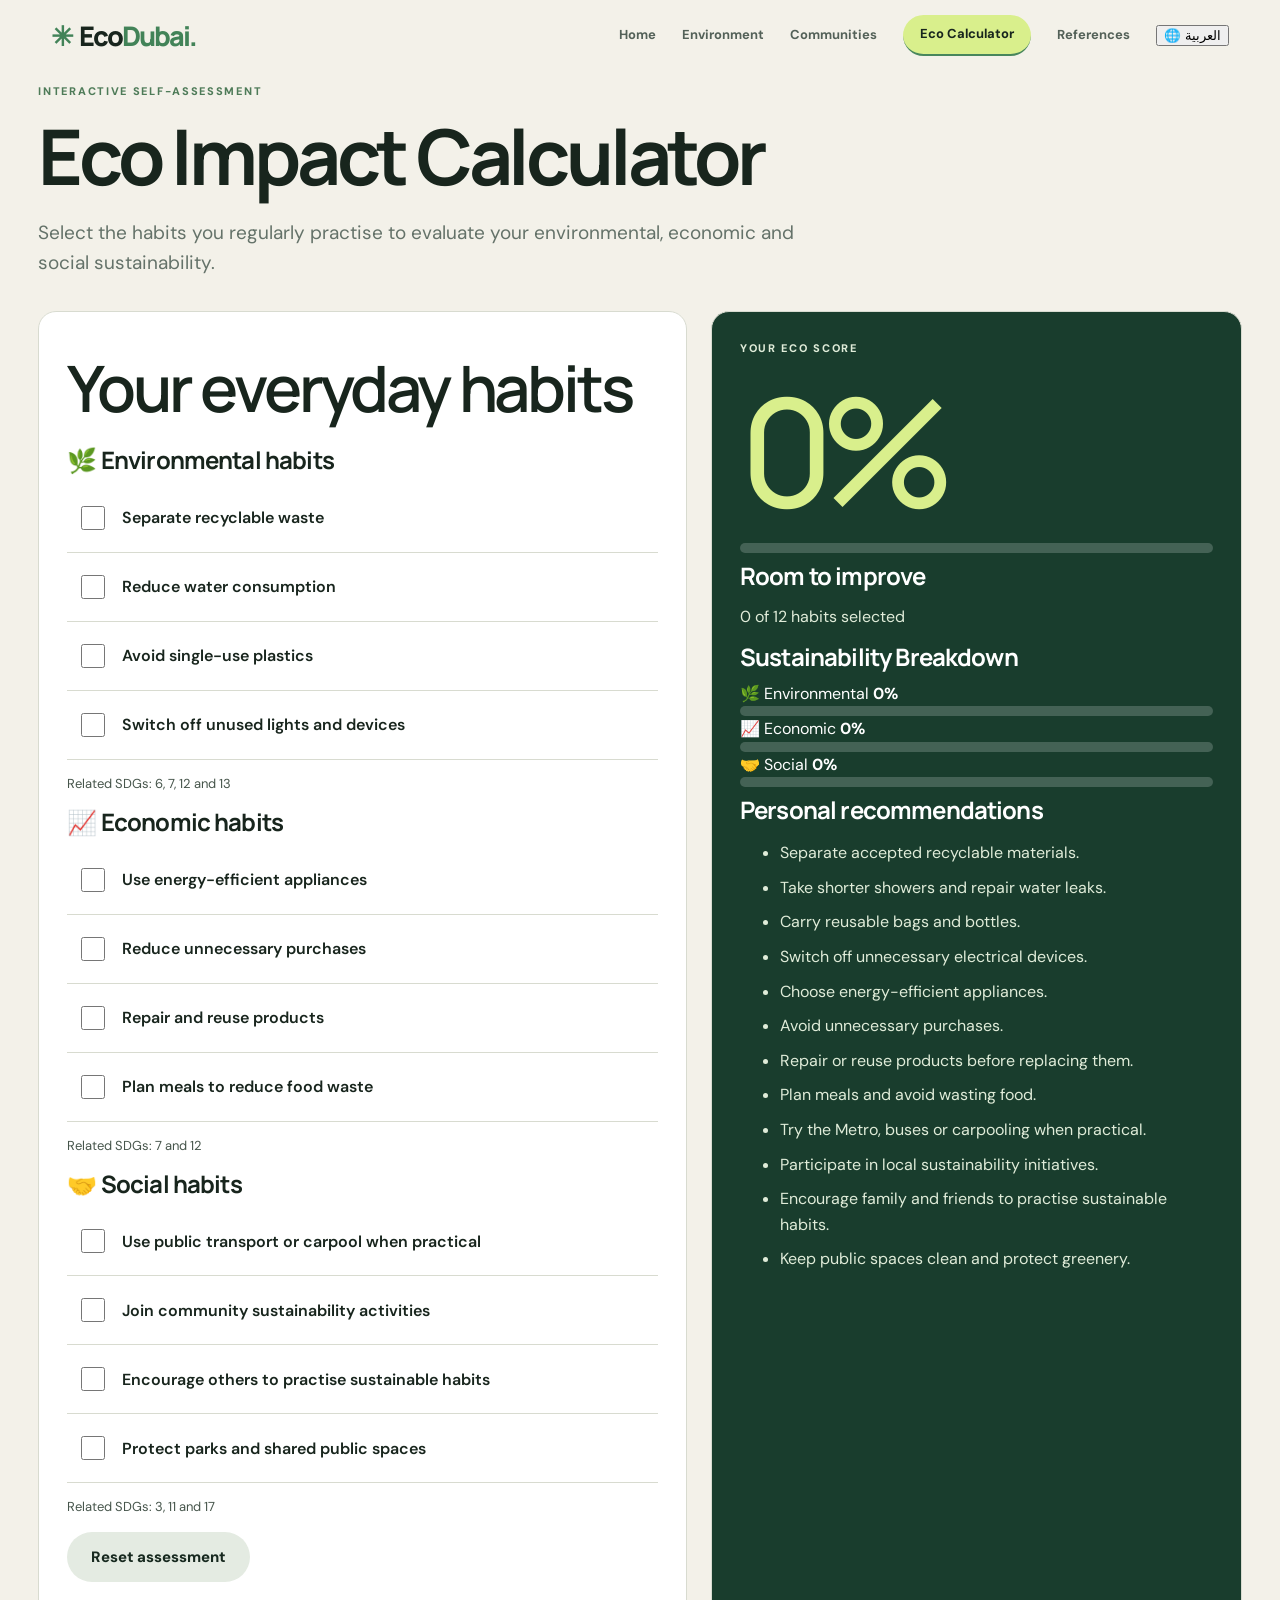
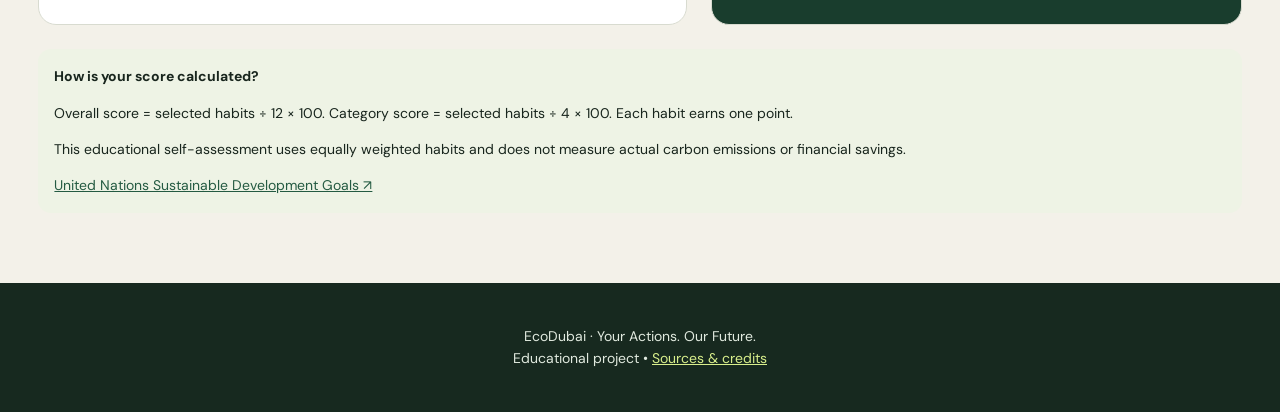
==== commit 44c84ba4: "Update print statement from 'Hello' to 'Goodbye'" ====
--- a/calculator.html
+++ b/calculator.html
@@ -10,8 +10,8 @@
 
     <link href="style.css" rel="stylesheet"/>
 
-    <script defer="" src="motion.js"></script>
-    <script defer="" src="language.js"></script>
+    <script defer src="motion.js"></script>
+    <script defer src="language.js"></script>
 </head>
 
 <body data-page="calculator">
@@ -43,7 +43,9 @@
                data-en="References"
                data-ar="المراجع">References</a>
 
-            <button class="language-toggle" id="language-toggle" type="button">
+            <button class="language-toggle"
+                    id="language-toggle"
+                    type="button">
                 🌐 العربية
             </button>
 
@@ -69,1103 +71,471 @@
         </h1>
 
         <p class="lead"
-           data-en="Discover how your everyday habits contribute to environmental, economic and social sustainability. Select the habits you regularly practise."
-           data-ar="اكتشف كيف تساهم عاداتك اليومية في تحقيق الاستدامة البيئية والاقتصادية والاجتماعية. اختر العادات التي تمارسها بانتظام.">
-
-            Discover how your everyday habits contribute to environmental, economic and social sustainability. Select the habits you regularly practise.
+           data-en="Select the habits you regularly practise to evaluate your environmental, economic and social sustainability."
+           data-ar="اختر العادات التي تمارسها بانتظام لتقييم استدامتك البيئية والاقتصادية والاجتماعية.">
+
+            Select the habits you regularly practise to evaluate your
+            environmental, economic and social sustainability.
 
         </p>
 
-
-        <!-- Sustainability Categories -->
-
-        <div class="grid">
-
-            <article class="tile">
-
-                <div class="symbol">🌿</div>
-
-                <h3 data-en="Environmental Sustainability"
-                    data-ar="الاستدامة البيئية">
-
-                    Environmental Sustainability
+        <div class="calc" id="assessment">
+
+            <section class="tile" style="margin:0">
+
+                <h2 data-en="Your everyday habits"
+                    data-ar="عاداتك اليومية">
+
+                    Your everyday habits
+
+                </h2>
+
+
+                <!-- Environmental Habits -->
+
+                <div class="habit-category">
+
+                    <h3 data-en="🌿 Environmental habits"
+                        data-ar="🌿 العادات البيئية">
+
+                        🌿 Environmental habits
+
+                    </h3>
+
+                    <label class="habit">
+
+                        <input type="checkbox"
+                               value="0"
+                               data-category="environmental"/>
+
+                        <span data-en="Separate recyclable waste"
+                              data-ar="أفرز النفايات القابلة لإعادة التدوير">
+
+                            Separate recyclable waste
+
+                        </span>
+
+                    </label>
+
+                    <label class="habit">
+
+                        <input type="checkbox"
+                               value="1"
+                               data-category="environmental"/>
+
+                        <span data-en="Reduce water consumption"
+                              data-ar="أرشد استهلاك المياه">
+
+                            Reduce water consumption
+
+                        </span>
+
+                    </label>
+
+                    <label class="habit">
+
+                        <input type="checkbox"
+                               value="2"
+                               data-category="environmental"/>
+
+                        <span data-en="Avoid single-use plastics"
+                              data-ar="أتجنب البلاستيك أحادي الاستخدام">
+
+                            Avoid single-use plastics
+
+                        </span>
+
+                    </label>
+
+                    <label class="habit">
+
+                        <input type="checkbox"
+                               value="3"
+                               data-category="environmental"/>
+
+                        <span data-en="Switch off unused lights and devices"
+                              data-ar="أطفئ الإضاءة والأجهزة غير المستخدمة">
+
+                            Switch off unused lights and devices
+
+                        </span>
+
+                    </label>
+
+                    <p class="compare-note"
+                       data-en="Related SDGs: 6, 7, 12 and 13"
+                       data-ar="أهداف التنمية المستدامة المرتبطة: 6، 7، 12، 13">
+
+                        Related SDGs: 6, 7, 12 and 13
+
+                    </p>
+
+                </div>
+
+
+                <!-- Economic Habits -->
+
+                <div class="habit-category">
+
+                    <h3 data-en="📈 Economic habits"
+                        data-ar="📈 العادات الاقتصادية">
+
+                        📈 Economic habits
+
+                    </h3>
+
+                    <label class="habit">
+
+                        <input type="checkbox"
+                               value="4"
+                               data-category="economic"/>
+
+                        <span data-en="Use energy-efficient appliances"
+                              data-ar="أستخدم الأجهزة الموفرة للطاقة">
+
+                            Use energy-efficient appliances
+
+                        </span>
+
+                    </label>
+
+                    <label class="habit">
+
+                        <input type="checkbox"
+                               value="5"
+                               data-category="economic"/>
+
+                        <span data-en="Reduce unnecessary purchases"
+                              data-ar="أقلل المشتريات غير الضرورية">
+
+                            Reduce unnecessary purchases
+
+                        </span>
+
+                    </label>
+
+                    <label class="habit">
+
+                        <input type="checkbox"
+                               value="6"
+                               data-category="economic"/>
+
+                        <span data-en="Repair and reuse products"
+                              data-ar="أصلح المنتجات وأعيد استخدامها">
+
+                            Repair and reuse products
+
+                        </span>
+
+                    </label>
+
+                    <label class="habit">
+
+                        <input type="checkbox"
+                               value="7"
+                               data-category="economic"/>
+
+                        <span data-en="Plan meals to reduce food waste"
+                              data-ar="أخطط للوجبات لتقليل هدر الطعام">
+
+                            Plan meals to reduce food waste
+
+                        </span>
+
+                    </label>
+
+                    <p class="compare-note"
+                       data-en="Related SDGs: 7 and 12"
+                       data-ar="أهداف التنمية المستدامة المرتبطة: 7، 12">
+
+                        Related SDGs: 7 and 12
+
+                    </p>
+
+                </div>
+
+
+                <!-- Social Habits -->
+
+                <div class="habit-category">
+
+                    <h3 data-en="🤝 Social habits"
+                        data-ar="🤝 العادات الاجتماعية">
+
+                        🤝 Social habits
+
+                    </h3>
+
+                    <label class="habit">
+
+                        <input type="checkbox"
+                               value="8"
+                               data-category="social"/>
+
+                        <span data-en="Use public transport or carpool when practical"
+                              data-ar="أستخدم النقل العام أو أشارك السيارة مع الآخرين عندما يكون ذلك ممكناً">
+
+                            Use public transport or carpool when practical
+
+                        </span>
+
+                    </label>
+
+                    <label class="habit">
+
+                        <input type="checkbox"
+                               value="9"
+                               data-category="social"/>
+
+                        <span data-en="Join community sustainability activities"
+                              data-ar="أشارك في أنشطة الاستدامة المجتمعية">
+
+                            Join community sustainability activities
+
+                        </span>
+
+                    </label>
+
+                    <label class="habit">
+
+                        <input type="checkbox"
+                               value="10"
+                               data-category="social"/>
+
+                        <span data-en="Encourage others to practise sustainable habits"
+                              data-ar="أشجع الآخرين على ممارسة العادات المستدامة">
+
+                            Encourage others to practise sustainable habits
+
+                        </span>
+
+                    </label>
+
+                    <label class="habit">
+
+                        <input type="checkbox"
+                               value="11"
+                               data-category="social"/>
+
+                        <span data-en="Protect parks and shared public spaces"
+                              data-ar="أحافظ على الحدائق والأماكن العامة المشتركة">
+
+                            Protect parks and shared public spaces
+
+                        </span>
+
+                    </label>
+
+                    <p class="compare-note"
+                       data-en="Related SDGs: 3, 11 and 17"
+                       data-ar="أهداف التنمية المستدامة المرتبطة: 3، 11، 17">
+
+                        Related SDGs: 3, 11 and 17
+
+                    </p>
+
+                </div>
+
+
+                <!-- Reset Button -->
+
+                <p>
+
+                    <button class="btn secondary"
+                            id="reset"
+                            type="button"
+                            data-en="Reset assessment"
+                            data-ar="إعادة ضبط التقييم">
+
+                        Reset assessment
+
+                    </button>
+
+                </p>
+
+            </section>
+
+
+            <!-- Results -->
+
+            <section aria-live="polite"
+                     class="tile result"
+                     style="margin:0">
+
+                <div class="tag"
+                     data-en="YOUR ECO SCORE"
+                     data-ar="درجة استدامتك">
+
+                    YOUR ECO SCORE
+
+                </div>
+
+                <div class="score" id="score">0%</div>
+
+                <div class="track">
+
+                    <div id="bar" style="width:0%"></div>
+
+                </div>
+
+                <h3 id="level">Room to improve</h3>
+
+                <p id="count"></p>
+
+
+                <!-- Individual Scores -->
+
+                <div class="category-results">
+
+                    <h3 data-en="Sustainability Breakdown"
+                        data-ar="نتائج فئات الاستدامة">
+
+                        Sustainability Breakdown
+
+                    </h3>
+
+
+                    <!-- Environmental Score -->
+
+                    <div class="category-score">
+
+                        <div class="category-score-header">
+
+                            <span data-en="🌿 Environmental"
+                                  data-ar="🌿 الاستدامة البيئية">
+
+                                🌿 Environmental
+
+                            </span>
+
+                            <strong id="environmental-score">0%</strong>
+
+                        </div>
+
+                        <div class="track">
+
+                            <div id="environmental-bar"
+                                 style="width:0%;background:#91d86b">
+                            </div>
+
+                        </div>
+
+                    </div>
+
+
+                    <!-- Economic Score -->
+
+                    <div class="category-score">
+
+                        <div class="category-score-header">
+
+                            <span data-en="📈 Economic"
+                                  data-ar="📈 الاستدامة الاقتصادية">
+
+                                📈 Economic
+
+                            </span>
+
+                            <strong id="economic-score">0%</strong>
+
+                        </div>
+
+                        <div class="track">
+
+                            <div id="economic-bar"
+                                 style="width:0%;background:#eacb67">
+                            </div>
+
+                        </div>
+
+                    </div>
+
+
+                    <!-- Social Score -->
+
+                    <div class="category-score">
+
+                        <div class="category-score-header">
+
+                            <span data-en="🤝 Social"
+                                  data-ar="🤝 الاستدامة الاجتماعية">
+
+                                🤝 Social
+
+                            </span>
+
+                            <strong id="social-score">0%</strong>
+
+                        </div>
+
+                        <div class="track">
+
+                            <div id="social-bar"
+                                 style="width:0%;background:#78c9da">
+                            </div>
+
+                        </div>
+
+                    </div>
+
+                </div>
+
+
+                <!-- Recommendations -->
+
+                <h3 data-en="Personal recommendations"
+                    data-ar="التوصيات الشخصية">
+
+                    Personal recommendations
 
                 </h3>
 
-                <p data-en="Protect natural resources, reduce pollution and minimise environmental impacts."
-                   data-ar="حماية الموارد الطبيعية والحد من التلوث وتقليل الآثار البيئية.">
-
-                    Protect natural resources, reduce pollution and minimise environmental impacts.
-
-                </p>
-
-                <span class="tag"
-                      data-en="4 sustainability habits"
-                      data-ar="4 عادات مستدامة">
-
-                    4 sustainability habits
-
-                </span>
-
-            </article>
-
-            <article class="tile">
-
-                <div class="symbol">📈</div>
-
-                <h3 data-en="Economic Sustainability"
-                    data-ar="الاستدامة الاقتصادية">
-
-                    Economic Sustainability
-
-                </h3>
-
-                <p data-en="Use resources efficiently, reduce unnecessary expenses and support responsible consumption."
-                   data-ar="استخدام الموارد بكفاءة وتقليل النفقات غير الضرورية ودعم الاستهلاك المسؤول.">
-
-                    Use resources efficiently, reduce unnecessary expenses and support responsible consumption.
-
-                </p>
-
-                <span class="tag"
-                      data-en="4 sustainability habits"
-                      data-ar="4 عادات مستدامة">
-
-                    4 sustainability habits
-
-                </span>
-
-            </article>
-
-            <article class="tile">
-
-                <div class="symbol">🤝</div>
-
-                <h3 data-en="Social Sustainability"
-                    data-ar="الاستدامة الاجتماعية">
-
-                    Social Sustainability
-
-                </h3>
-
-                <p data-en="Encourage community participation, social responsibility and improved quality of life."
-                   data-ar="تشجيع المشاركة المجتمعية والمسؤولية الاجتماعية وتحسين جودة الحياة.">
-
-                    Encourage community participation, social responsibility and improved quality of life.
-
-                </p>
-
-                <span class="tag"
-                      data-en="4 sustainability habits"
-                      data-ar="4 عادات مستدامة">
-
-                    4 sustainability habits
-
-                </span>
-
-            </article>
+                <ul id="tips"></ul>
+
+            </section>
 
         </div>
 
 
-        <!-- Interactive Calculator -->
-
-        <section id="assessment">
-
-            <div class="eyebrow"
-                 data-en="Understand your impact"
-                 data-ar="تعرف على أثر عاداتك">
-
-                Understand your impact
-
-            </div>
-
-            <h2 data-en="Evaluate Your Sustainability Habits"
-                data-ar="قيم عاداتك المتعلقة بالاستدامة">
-
-                Evaluate Your Sustainability Habits
-
-            </h2>
-
-            <div class="calc">
-
-                <section class="tile" style="margin:0">
-
-                    <h2 data-en="Your everyday habits"
-                        data-ar="عاداتك اليومية">
-
-                        Your everyday habits
-
-                    </h2>
-
-                    <p data-en="Select each habit that you regularly practise. Your results will update automatically."
-                       data-ar="اختر كل عادة تمارسها بانتظام، وسيتم تحديث نتائجك تلقائياً.">
-
-                        Select each habit that you regularly practise. Your results will update automatically.
-
-                    </p>
-
-
-                    <!-- Environmental Habits -->
-
-                    <div class="habit-category">
-
-                        <h3 data-en="🌿 Environmental habits"
-                            data-ar="🌿 العادات البيئية">
-
-                            🌿 Environmental habits
-
-                        </h3>
-
-                        <label class="habit">
-
-                            <input type="checkbox"
-                                   value="0"
-                                   data-category="environmental"/>
-
-                            <span data-en="Separate recyclable waste"
-                                  data-ar="أفرز النفايات القابلة لإعادة التدوير">
-
-                                Separate recyclable waste
-
-                            </span>
-
-                        </label>
-
-                        <label class="habit">
-
-                            <input type="checkbox"
-                                   value="1"
-                                   data-category="environmental"/>
-
-                            <span data-en="Reduce water consumption"
-                                  data-ar="أرشد استهلاك المياه">
-
-                                Reduce water consumption
-
-                            </span>
-
-                        </label>
-
-                        <label class="habit">
-
-                            <input type="checkbox"
-                                   value="2"
-                                   data-category="environmental"/>
-
-                            <span data-en="Avoid single-use plastics"
-                                  data-ar="أتجنب المنتجات البلاستيكية أحادية الاستخدام">
-
-                                Avoid single-use plastics
-
-                            </span>
-
-                        </label>
-
-                        <label class="habit">
-
-                            <input type="checkbox"
-                                   value="3"
-                                   data-category="environmental"/>
-
-                            <span data-en="Switch off unused lights and electrical devices"
-                                  data-ar="أطفئ الإضاءة والأجهزة الكهربائية غير المستخدمة">
-
-                                Switch off unused lights and electrical devices
-
-                            </span>
-
-                        </label>
-
-                        <p class="compare-note"
-                           data-en="Related SDGs: 6, 7, 12 and 13"
-                           data-ar="أهداف التنمية المستدامة المرتبطة: 6، 7، 12، 13">
-
-                            Related SDGs: 6, 7, 12 and 13
-
-                        </p>
-
-                    </div>
-
-
-                    <!-- Economic Habits -->
-
-                    <div class="habit-category">
-
-                        <h3 data-en="📈 Economic habits"
-                            data-ar="📈 العادات الاقتصادية">
-
-                            📈 Economic habits
-
-                        </h3>
-
-                        <label class="habit">
-
-                            <input type="checkbox"
-                                   value="4"
-                                   data-category="economic"/>
-
-                            <span data-en="Use energy-efficient appliances"
-                                  data-ar="أستخدم الأجهزة الموفرة للطاقة">
-
-                                Use energy-efficient appliances
-
-                            </span>
-
-                        </label>
-
-                        <label class="habit">
-
-                            <input type="checkbox"
-                                   value="5"
-                                   data-category="economic"/>
-
-                            <span data-en="Reduce unnecessary purchases"
-                                  data-ar="أقلل المشتريات غير الضرورية">
-
-                                Reduce unnecessary purchases
-
-                            </span>
-
-                        </label>
-
-                        <label class="habit">
-
-                            <input type="checkbox"
-                                   value="6"
-                                   data-category="economic"/>
-
-                            <span data-en="Repair and reuse products instead of replacing them"
-                                  data-ar="أصلح المنتجات وأعيد استخدامها بدلاً من استبدالها">
-
-                                Repair and reuse products instead of replacing them
-
-                            </span>
-
-                        </label>
-
-                        <label class="habit">
-
-                            <input type="checkbox"
-                                   value="7"
-                                   data-category="economic"/>
-
-                            <span data-en="Plan purchases and meals to reduce food waste"
-                                  data-ar="أخطط للمشتريات والوجبات لتقليل هدر الطعام">
-
-                                Plan purchases and meals to reduce food waste
-
-                            </span>
-
-                        </label>
-
-                        <p class="compare-note"
-                           data-en="Related SDGs: 7, 8 and 12"
-                           data-ar="أهداف التنمية المستدامة المرتبطة: 7، 8، 12">
-
-                            Related SDGs: 7, 8 and 12
-
-                        </p>
-
-                    </div>
-
-
-                    <!-- Social Habits -->
-
-                    <div class="habit-category">
-
-                        <h3 data-en="🤝 Social habits"
-                            data-ar="🤝 العادات الاجتماعية">
-
-                            🤝 Social habits
-
-                        </h3>
-
-                        <label class="habit">
-
-                            <input type="checkbox"
-                                   value="8"
-                                   data-category="social"/>
-
-                            <span data-en="Use public transport or carpool when practical"
-                                  data-ar="أستخدم وسائل النقل العام أو أشارك السيارة مع الآخرين عندما يكون ذلك ممكناً">
-
-                                Use public transport or carpool when practical
-
-                            </span>
-
-                        </label>
-
-                        <label class="habit">
-
-                            <input type="checkbox"
-                                   value="9"
-                                   data-category="social"/>
-
-                            <span data-en="Join community sustainability activities"
-                                  data-ar="أشارك في أنشطة الاستدامة المجتمعية">
-
-                                Join community sustainability activities
-
-                            </span>
-
-                        </label>
-
-                        <label class="habit">
-
-                            <input type="checkbox"
-                                   value="10"
-                                   data-category="social"/>
-
-                            <span data-en="Encourage family and friends to practise sustainable habits"
-                                  data-ar="أشجع أفراد الأسرة والأصدقاء على ممارسة العادات المستدامة">
-
-                                Encourage family and friends to practise sustainable habits
-
-                            </span>
-
-                        </label>
-
-                        <label class="habit">
-
-                            <input type="checkbox"
-                                   value="11"
-                                   data-category="social"/>
-
-                            <span data-en="Respect public parks, green spaces and shared community facilities"
-                                  data-ar="أحافظ على الحدائق العامة والمساحات الخضراء والمرافق المجتمعية المشتركة">
-
-                                Respect public parks, green spaces and shared community facilities
-
-                            </span>
-
-                        </label>
-
-                        <p class="compare-note"
-                           data-en="Related SDGs: 3, 11 and 17"
-                           data-ar="أهداف التنمية المستدامة المرتبطة: 3، 11، 17">
-
-                            Related SDGs: 3, 11 and 17
-
-                        </p>
-
-                    </div>
-
-
-                    <!-- Reset Button -->
-
-                    <p>
-
-                        <button class="btn secondary"
-                                id="reset"
-                                type="button"
-                                data-en="Reset assessment"
-                                data-ar="إعادة ضبط التقييم">
-
-                            Reset assessment
-
-                        </button>
-
-                    </p>
-
-                </section>
-
-
-                <!-- Calculator Results -->
-
-                <section aria-live="polite"
-                         class="tile result"
-                         style="margin:0">
-
-                    <div class="tag"
-                         data-en="YOUR ECO SCORE"
-                         data-ar="درجة استدامتك">
-
-                        YOUR ECO SCORE
-
-                    </div>
-
-                    <div class="score" id="score">0%</div>
-
-                    <div class="track">
-
-                        <div id="bar" style="width:0%"></div>
-
-                    </div>
-
-                    <h3 id="level">Room to improve</h3>
-
-                    <p id="count"></p>
-
-                    <p id="feedback"></p>
-
-
-                    <!-- Individual Sustainability Scores -->
-
-                    <div class="category-results">
-
-                        <h3 data-en="Your Sustainability Breakdown"
-                            data-ar="نتائج الاستدامة حسب الفئة">
-
-                            Your Sustainability Breakdown
-
-                        </h3>
-
-
-                        <!-- Environmental Score -->
-
-                        <div class="category-score">
-
-                            <div class="category-score-header">
-
-                                <span data-en="🌿 Environmental"
-                                      data-ar="🌿 الاستدامة البيئية">
-
-                                    🌿 Environmental
-
-                                </span>
-
-                                <strong id="environmental-score">0%</strong>
-
-                            </div>
-
-                            <div class="track">
-
-                                <div id="environmental-bar"
-                                     style="width:0%; background:#91d86b">
-
-                                </div>
-
-                            </div>
-
-                            <p id="environmental-count"></p>
-
-                        </div>
-
-
-                        <!-- Economic Score -->
-
-                        <div class="category-score">
-
-                            <div class="category-score-header">
-
-                                <span data-en="📈 Economic"
-                                      data-ar="📈 الاستدامة الاقتصادية">
-
-                                    📈 Economic
-
-                                </span>
-
-                                <strong id="economic-score">0%</strong>
-
-                            </div>
-
-                            <div class="track">
-
-                                <div id="economic-bar"
-                                     style="width:0%; background:#eacb67">
-
-                                </div>
-
-                            </div>
-
-                            <p id="economic-count"></p>
-
-                        </div>
-
-
-                        <!-- Social Score -->
-
-                        <div class="category-score">
-
-                            <div class="category-score-header">
-
-                                <span data-en="🤝 Social"
-                                      data-ar="🤝 الاستدامة الاجتماعية">
-
-                                    🤝 Social
-
-                                </span>
-
-                                <strong id="social-score">0%</strong>
-
-                            </div>
-
-                            <div class="track">
-
-                                <div id="social-bar"
-                                     style="width:0%; background:#78c9da">
-
-                                </div>
-
-                            </div>
-
-                            <p id="social-count"></p>
-
-                        </div>
-
-                    </div>
-
-
-                    <!-- Personalized Recommendations -->
-
-                    <h3 data-en="Personal recommendations"
-                        data-ar="التوصيات الشخصية">
-
-                        Personal recommendations
-
-                    </h3>
-
-                    <p data-en="These recommendations are based on the habits you have not selected."
-                       data-ar="تعتمد هذه التوصيات على العادات التي لم تخترها.">
-
-                        These recommendations are based on the habits you have not selected.
-
-                    </p>
-
-                    <ul id="tips"></ul>
-
-                </section>
-
-            </div>
-
-        </section>
-
-
-        <!-- Scoring Methodology -->
-
-        <section id="methodology">
-
-            <div class="eyebrow"
-                 data-en="Understanding your results"
-                 data-ar="فهم نتائج التقييم">
-
-                Understanding your results
-
-            </div>
-
-            <h2 data-en="How Your Score Is Calculated"
-                data-ar="كيف يتم احتساب درجة الاستدامة؟">
-
-                How Your Score Is Calculated
-
-            </h2>
-
-            <p class="lead"
-               data-en="The calculator uses a transparent educational scoring method based on the three pillars of sustainability."
-               data-ar="تستخدم الحاسبة طريقة تقييم تعليمية واضحة تعتمد على الركائز الثلاث للاستدامة.">
-
-                The calculator uses a transparent educational scoring method based on the three pillars of sustainability.
+        <!-- Short Scoring Methodology -->
+
+        <div class="fact" style="margin-top:24px">
+
+            <b data-en="How is your score calculated?"
+               data-ar="كيف يتم احتساب درجة استدامتك؟">
+
+                How is your score calculated?
+
+            </b>
+
+            <p data-en="Overall score = selected habits ÷ 12 × 100. Category score = selected habits ÷ 4 × 100. Each habit earns one point."
+               data-ar="الدرجة الإجمالية = عدد العادات المختارة ÷ 12 × 100. درجة الفئة = عدد العادات المختارة ÷ 4 × 100. تحصل كل عادة مختارة على نقطة واحدة.">
+
+                Overall score = selected habits ÷ 12 × 100.
+                Category score = selected habits ÷ 4 × 100.
+                Each habit earns one point.
 
             </p>
 
-            <div class="grid">
-
-                <article class="tile">
-
-                    <div class="symbol">01</div>
-
-                    <h3 data-en="Habit selection"
-                        data-ar="اختيار العادات">
-
-                        Habit selection
-
-                    </h3>
-
-                    <p data-en="Each selected habit receives one point. Each unselected habit receives zero points. A maximum of 12 points is available."
-                       data-ar="تحصل كل عادة مختارة على نقطة واحدة، بينما تحصل العادات غير المختارة على صفر. ويبلغ الحد الأقصى للنقاط 12 نقطة.">
-
-                        Each selected habit receives one point. Each unselected habit receives zero points. A maximum of 12 points is available.
-
-                    </p>
-
-                </article>
-
-                <article class="tile">
-
-                    <div class="symbol">02</div>
-
-                    <h3 data-en="Category scores"
-                        data-ar="درجات الفئات">
-
-                        Category scores
-
-                    </h3>
-
-                    <p data-en="Each sustainability category contains four habits. Its percentage is calculated by dividing the number of selected habits by four and multiplying by 100."
-                       data-ar="تحتوي كل فئة من فئات الاستدامة على أربع عادات، ويتم احتساب نسبتها المئوية بقسمة عدد العادات المختارة على أربعة ثم الضرب في 100.">
-
-                        Each sustainability category contains four habits. Its percentage is calculated by dividing the number of selected habits by four and multiplying by 100.
-
-                    </p>
-
-                    <p class="fact"
-                       data-en="Category score = selected habits ÷ 4 × 100"
-                       data-ar="درجة الفئة = عدد العادات المختارة ÷ 4 × 100">
-
-                        Category score = selected habits ÷ 4 × 100
-
-                    </p>
-
-                </article>
-
-                <article class="tile">
-
-                    <div class="symbol">03</div>
-
-                    <h3 data-en="Overall Eco Score"
-                        data-ar="درجة الاستدامة الإجمالية">
-
-                        Overall Eco Score
-
-                    </h3>
-
-                    <p data-en="The overall percentage is calculated using all 12 habits. Each of the three sustainability categories contributes equally to the final result."
-                       data-ar="يتم احتساب النسبة المئوية الإجمالية باستخدام العادات الاثنتي عشرة، وتساهم كل فئة من فئات الاستدامة الثلاث بشكل متساوٍ في النتيجة النهائية.">
-
-                        The overall percentage is calculated using all 12 habits. Each of the three sustainability categories contributes equally to the final result.
-
-                    </p>
-
-                    <p class="fact"
-                       data-en="Eco Score = selected habits ÷ 12 × 100"
-                       data-ar="درجة الاستدامة = عدد العادات المختارة ÷ 12 × 100">
-
-                        Eco Score = selected habits ÷ 12 × 100
-
-                    </p>
-
-                </article>
-
-            </div>
-
-        </section>
-
-
-        <!-- Score Interpretation -->
-
-        <section id="score-interpretation">
-
-            <h2 data-en="What Does Your Score Mean?"
-                data-ar="ماذا تعني درجة استدامتك؟">
-
-                What Does Your Score Mean?
-
-            </h2>
-
-            <div class="grid">
-
-                <article class="tile">
-
-                    <span class="tag"
-                          data-en="BEGINNER"
-                          data-ar="المستوى المبتدئ">
-
-                        BEGINNER
-
-                    </span>
-
-                    <h3 style="color:#b77b35">0% – 49%</h3>
-
-                    <h3 data-en="Room to improve"
-                        data-ar="فرصة للتحسين">
-
-                        Room to improve
-
-                    </h3>
-
-                    <p data-en="You have opportunities to develop more sustainable habits. Start with simple changes such as reducing water waste and unnecessary electricity use."
-                       data-ar="لديك فرص لتطوير المزيد من العادات المستدامة. ابدأ بتغييرات بسيطة مثل تقليل هدر المياه والاستهلاك غير الضروري للكهرباء.">
-
-                        You have opportunities to develop more sustainable habits. Start with simple changes such as reducing water waste and unnecessary electricity use.
-
-                    </p>
-
-                </article>
-
-                <article class="tile">
-
-                    <span class="tag"
-                          data-en="INTERMEDIATE"
-                          data-ar="المستوى المتوسط">
-
-                        INTERMEDIATE
-
-                    </span>
-
-                    <h3 style="color:#638648">50% – 79%</h3>
-
-                    <h3 data-en="Making progress"
-                        data-ar="تقدم جيد">
-
-                        Making progress
-
-                    </h3>
-
-                    <p data-en="You already practise several sustainable habits. Focus on improving your weaker sustainability categories and maintaining consistent behaviour."
-                       data-ar="أنت تمارس بالفعل عدة عادات مستدامة. ركز على تحسين فئات الاستدامة الأقل درجة والاستمرار في ممارسة العادات الإيجابية.">
-
-                        You already practise several sustainable habits. Focus on improving your weaker sustainability categories and maintaining consistent behaviour.
-
-                    </p>
-
-                </article>
-
-                <article class="tile">
-
-                    <span class="tag"
-                          data-en="ADVANCED"
-                          data-ar="المستوى المتقدم">
-
-                        ADVANCED
-
-                    </span>
-
-                    <h3 style="color:#245a42">80% – 100%</h3>
-
-                    <h3 data-en="Eco Champion"
-                        data-ar="رائد الاستدامة">
-
-                        Eco Champion
-
-                    </h3>
-
-                    <p data-en="You demonstrate strong sustainability habits. Continue improving your lifestyle and encourage others to participate in sustainable community initiatives."
-                       data-ar="تظهر التزاماً قوياً بعادات الاستدامة. واصل تحسين نمط حياتك وشجع الآخرين على المشاركة في مبادرات الاستدامة المجتمعية.">
-
-                        You demonstrate strong sustainability habits. Continue improving your lifestyle and encourage others to participate in sustainable community initiatives.
-
-                    </p>
-
-                </article>
-
-            </div>
-
-            <p class="compare-note"
-               data-en="These score ranges are educational categories created for EcoDubai. They are not internationally validated sustainability certification levels."
-               data-ar="تم تصميم نطاقات الدرجات هذه لأغراض تعليمية خاصة بمشروع EcoDubai، ولا تمثل مستويات معتمدة دولياً لشهادات الاستدامة.">
-
-                These score ranges are educational categories created for EcoDubai. They are not internationally validated sustainability certification levels.
+            <p data-en="This educational self-assessment uses equally weighted habits and does not measure actual carbon emissions or financial savings."
+               data-ar="يستخدم هذا التقييم الذاتي التعليمي عادات متساوية الأوزان، ولا يقيس الانبعاثات الكربونية الفعلية أو الوفورات المالية.">
+
+                This educational self-assessment uses equally weighted habits
+                and does not measure actual carbon emissions or financial savings.
 
             </p>
 
-        </section>
-
-
-        <!-- Sustainable Development Goals -->
-
-        <section id="calculator-sdgs">
-
-            <div class="eyebrow"
-                 data-en="Everyday actions and global goals"
-                 data-ar="العادات اليومية والأهداف العالمية">
-
-                Everyday actions and global goals
-
-            </div>
-
-            <h2 data-en="How Your Habits Support the SDGs"
-                data-ar="كيف تدعم عاداتك أهداف التنمية المستدامة؟">
-
-                How Your Habits Support the SDGs
-
-            </h2>
-
-            <div class="grid">
-
-                <article class="tile sdg-card"
-                         style="--sdg-color:#26BDE2">
-
-                    <div class="sdg-number">06</div>
-
-                    <h3 data-en="Clean Water and Sanitation"
-                        data-ar="المياه النظيفة والنظافة الصحية">
-
-                        Clean Water and Sanitation
-
-                    </h3>
-
-                    <p data-en="Reducing water waste supports responsible water consumption and long-term water security."
-                       data-ar="يساهم تقليل هدر المياه في دعم الاستهلاك المسؤول للمياه والأمن المائي طويل الأمد.">
-
-                        Reducing water waste supports responsible water consumption and long-term water security.
-
-                    </p>
-
-                    <a href="https://sdgs.un.org/goals/goal6"
-                       target="_blank"
-                       rel="noopener noreferrer"
-                       data-en="Explore Goal 6 ↗"
-                       data-ar="استكشف الهدف السادس ↗">
-
-                        Explore Goal 6 ↗
-
-                    </a>
-
-                </article>
-
-                <article class="tile sdg-card"
-                         style="--sdg-color:#FCC30B">
-
-                    <div class="sdg-number">07</div>
-
-                    <h3 data-en="Affordable and Clean Energy"
-                        data-ar="طاقة نظيفة وبأسعار معقولة">
-
-                        Affordable and Clean Energy
-
-                    </h3>
-
-                    <p data-en="Energy-efficient appliances and responsible electricity use support improved energy efficiency."
-                       data-ar="تدعم الأجهزة الموفرة للطاقة والاستخدام المسؤول للكهرباء تحسين كفاءة استهلاك الطاقة.">
-
-                        Energy-efficient appliances and responsible electricity use support improved energy efficiency.
-
-                    </p>
-
-                    <a href="https://sdgs.un.org/goals/goal7"
-                       target="_blank"
-                       rel="noopener noreferrer"
-                       data-en="Explore Goal 7 ↗"
-                       data-ar="استكشف الهدف السابع ↗">
-
-                        Explore Goal 7 ↗
-
-                    </a>
-
-                </article>
-
-                <article class="tile sdg-card"
-                         style="--sdg-color:#FD9D24">
-
-                    <div class="sdg-number">11</div>
-
-                    <h3 data-en="Sustainable Cities and Communities"
-                        data-ar="مدن ومجتمعات محلية مستدامة">
-
-                        Sustainable Cities and Communities
-
-                    </h3>
-
-                    <p data-en="Using shared transportation and participating in community activities support more inclusive and sustainable neighbourhoods."
-                       data-ar="يدعم استخدام وسائل النقل المشتركة والمشاركة في الأنشطة المجتمعية إنشاء أحياء أكثر شمولاً واستدامة.">
-
-                        Using shared transportation and participating in community activities support more inclusive and sustainable neighbourhoods.
-
-                    </p>
-
-                    <a href="https://sdgs.un.org/goals/goal11"
-                       target="_blank"
-                       rel="noopener noreferrer"
-                       data-en="Explore Goal 11 ↗"
-                       data-ar="استكشف الهدف الحادي عشر ↗">
-
-                        Explore Goal 11 ↗
-
-                    </a>
-
-                </article>
-
-                <article class="tile sdg-card"
-                         style="--sdg-color:#BF8B2E">
-
-                    <div class="sdg-number">12</div>
-
-                    <h3 data-en="Responsible Consumption and Production"
-                        data-ar="الاستهلاك والإنتاج المسؤولان">
-
-                        Responsible Consumption and Production
-
-                    </h3>
-
-                    <p data-en="Reducing unnecessary purchases, preventing food waste and reusing products support a more circular economy."
-                       data-ar="يدعم تقليل المشتريات غير الضرورية والحد من هدر الطعام وإعادة استخدام المنتجات تحقيق اقتصاد أكثر دائرية.">
-
-                        Reducing unnecessary purchases, preventing food waste and reusing products support a more circular economy.
-
-                    </p>
-
-                    <a href="https://sdgs.un.org/goals/goal12"
-                       target="_blank"
-                       rel="noopener noreferrer"
-                       data-en="Explore Goal 12 ↗"
-                       data-ar="استكشف الهدف الثاني عشر ↗">
-
-                        Explore Goal 12 ↗
-
-                    </a>
-
-                </article>
-
-                <article class="tile sdg-card"
-                         style="--sdg-color:#3F7E44">
-
-                    <div class="sdg-number">13</div>
-
-                    <h3 data-en="Climate Action"
-                        data-ar="العمل المناخي">
-
-                        Climate Action
-
-                    </h3>
-
-                    <p data-en="Reducing energy consumption and choosing lower-emission transportation can contribute to climate change mitigation."
-                       data-ar="يمكن لتقليل استهلاك الطاقة واختيار وسائل النقل منخفضة الانبعاثات أن يساهم في التخفيف من التغير المناخي.">
-
-                        Reducing energy consumption and choosing lower-emission transportation can contribute to climate change mitigation.
-
-                    </p>
-
-                    <a href="https://sdgs.un.org/goals/goal13"
-                       target="_blank"
-                       rel="noopener noreferrer"
-                       data-en="Explore Goal 13 ↗"
-                       data-ar="استكشف الهدف الثالث عشر ↗">
-
-                        Explore Goal 13 ↗
-
-                    </a>
-
-                </article>
-
-                <article class="tile sdg-card"
-                         style="--sdg-color:#19486A">
-
-                    <div class="sdg-number">17</div>
-
-                    <h3 data-en="Partnerships for the Goals"
-                        data-ar="عقد الشراكات لتحقيق الأهداف">
-
-                        Partnerships for the Goals
-
-                    </h3>
-
-                    <p data-en="Community cooperation, environmental education and shared responsibility can support collective sustainability efforts."
-                       data-ar="يمكن للتعاون المجتمعي والتعليم البيئي والمسؤولية المشتركة أن تدعم الجهود الجماعية لتحقيق الاستدامة.">
-
-                        Community cooperation, environmental education and shared responsibility can support collective sustainability efforts.
-
-                    </p>
-
-                    <a href="https://sdgs.un.org/goals/goal17"
-                       target="_blank"
-                       rel="noopener noreferrer"
-                       data-en="Explore Goal 17 ↗"
-                       data-ar="استكشف الهدف السابع عشر ↗">
-
-                        Explore Goal 17 ↗
-
-                    </a>
-
-                </article>
-
-            </div>
-
-            <p>
-
-                <a href="https://sdgs.un.org/goals"
-                   target="_blank"
-                   rel="noopener noreferrer"
-                   data-en="Source: United Nations Sustainable Development Goals ↗"
-                   data-ar="المصدر: أهداف الأمم المتحدة للتنمية المستدامة ↗">
-
-                    Source: United Nations Sustainable Development Goals ↗
-
-                </a>
-
-            </p>
-
-        </section>
-
-
-        <!-- Academic Limitations -->
-
-        <section id="limitations" class="tile">
-
-            <h3 data-en="Academic Methodology and Limitations"
-                data-ar="المنهجية الأكاديمية وحدود التقييم">
-
-                Academic Methodology and Limitations
-
-            </h3>
-
-            <p data-en="The Eco Impact Calculator is an educational self-assessment tool developed for the SUST101 and SUST103 courses. It evaluates selected behaviours across the environmental, economic and social dimensions of sustainability."
-               data-ar="حاسبة أثر الاستدامة هي أداة تقييم ذاتي تعليمية تم تطويرها لمساقي SUST101 وSUST103، وتقيم السلوكيات المختارة ضمن الأبعاد البيئية والاقتصادية والاجتماعية للاستدامة.">
-
-                The Eco Impact Calculator is an educational self-assessment tool developed for the SUST101 and SUST103 courses. It evaluates selected behaviours across the environmental, economic and social dimensions of sustainability.
-
-            </p>
-
-            <p data-en="All habits are equally weighted to provide a simple and transparent assessment. In reality, different activities may have different levels of environmental, economic and social impact."
-               data-ar="تم منح جميع العادات أوزاناً متساوية لتوفير تقييم بسيط وواضح، بينما قد تختلف الأنشطة في الواقع من حيث مستويات تأثيرها البيئي والاقتصادي والاجتماعي.">
-
-                All habits are equally weighted to provide a simple and transparent assessment. In reality, different activities may have different levels of environmental, economic and social impact.
-
-            </p>
-
-            <p data-en="The results depend on self-reported behaviour and do not account for household size, travel distance, electricity consumption or local infrastructure."
-               data-ar="تعتمد النتائج على السلوكيات التي يحددها المستخدم بنفسه، ولا تأخذ في الاعتبار حجم الأسرة أو مسافات التنقل أو استهلاك الكهرباء أو البنية التحتية المحلية.">
-
-                The results depend on self-reported behaviour and do not account for household size, travel distance, electricity consumption or local infrastructure.
-
-            </p>
-
-            <p class="fact"
-               data-en="Important: This calculator does not measure actual carbon emissions, financial savings or environmental performance. Its purpose is to encourage sustainability awareness, reflection and positive behavioural change."
-               data-ar="ملاحظة مهمة: لا تقيس هذه الحاسبة الانبعاثات الكربونية الفعلية أو الوفورات المالية أو الأداء البيئي، وإنما تهدف إلى تعزيز الوعي بالاستدامة والتأمل وتشجيع التغيير السلوكي الإيجابي.">
-
-                Important: This calculator does not measure actual carbon emissions, financial savings or environmental performance. Its purpose is to encourage sustainability awareness, reflection and positive behavioural change.
-
-            </p>
-
-        </section>
-
-
-        <!-- Call to Action -->
-
-        <section class="tile cta">
-
-            <div class="eyebrow"
-                 data-en="Keep learning"
-                 data-ar="واصل التعلم">
-
-                Keep learning
-
-            </div>
-
-            <h2 data-en="Small Habits. Sustainable Future."
-                data-ar="عادات بسيطة ومستقبل مستدام">
-
-                Small Habits. Sustainable Future.
-
-            </h2>
-
-            <p data-en="Explore environmental challenges and sustainable community solutions to understand how individual actions can contribute to wider sustainability goals."
-               data-ar="استكشف التحديات البيئية وحلول المجتمعات المستدامة لفهم كيفية مساهمة الأفعال الفردية في تحقيق أهداف الاستدامة الأوسع.">
-
-                Explore environmental challenges and sustainable community solutions to understand how individual actions can contribute to wider sustainability goals.
-
-            </p>
-
-            <a class="btn"
-               href="environment.html"
-               data-en="Explore Environment →"
-               data-ar="استكشف الاستدامة البيئية ←">
-
-                Explore Environment →
+            <a href="https://sdgs.un.org/goals"
+               target="_blank"
+               rel="noopener noreferrer"
+               data-en="United Nations Sustainable Development Goals ↗"
+               data-ar="أهداف الأمم المتحدة للتنمية المستدامة ↗">
+
+                United Nations Sustainable Development Goals ↗
 
             </a>
 
-            <a class="btn"
-               href="communities.html"
-               data-en="Explore Communities →"
-               data-ar="استكشف المجتمعات المستدامة ←">
-
-                Explore Communities →
-
-            </a>
-
-        </section>
+        </div>
 
 
         <!-- Calculator JavaScript -->
@@ -1178,57 +548,57 @@
 
                     en: [
 
-                        "Separate paper, plastic, glass and other accepted recyclables according to local collection rules.",
-
-                        "Reduce shower duration, repair water leaks and use water-efficient fixtures.",
-
-                        "Carry reusable bags, bottles and containers instead of single-use plastics.",
-
-                        "Switch off unnecessary lighting and electrical devices when they are not being used.",
-
-                        "Choose energy-efficient appliances and maintain air conditioning systems regularly.",
-
-                        "Plan your purchases and avoid buying products that you do not need.",
-
-                        "Repair, donate or reuse products before deciding to replace them.",
-
-                        "Plan meals, store food correctly and avoid purchasing more food than necessary.",
-
-                        "Consider using Dubai Metro, buses or carpooling when suitable for your journey.",
-
-                        "Participate in local environmental campaigns, clean-up events or community gardening initiatives.",
-
-                        "Share sustainability knowledge and encourage your family and friends to develop responsible habits.",
-
-                        "Protect public parks, avoid littering and respect shared community facilities."
+                        "Separate accepted recyclable materials.",
+
+                        "Take shorter showers and repair water leaks.",
+
+                        "Carry reusable bags and bottles.",
+
+                        "Switch off unnecessary electrical devices.",
+
+                        "Choose energy-efficient appliances.",
+
+                        "Avoid unnecessary purchases.",
+
+                        "Repair or reuse products before replacing them.",
+
+                        "Plan meals and avoid wasting food.",
+
+                        "Try the Metro, buses or carpooling when practical.",
+
+                        "Participate in local sustainability initiatives.",
+
+                        "Encourage family and friends to practise sustainable habits.",
+
+                        "Keep public spaces clean and protect greenery."
 
                     ],
 
                     ar: [
 
-                        "افرز الورق والبلاستيك والزجاج والمواد الأخرى القابلة لإعادة التدوير وفقاً لتعليمات جمع النفايات المحلية.",
-
-                        "قلل مدة الاستحمام وأصلح تسربات المياه واستخدم التجهيزات الموفرة للمياه.",
-
-                        "استخدم الأكياس والزجاجات والعبوات القابلة لإعادة الاستخدام بدلاً من البلاستيك أحادي الاستخدام.",
-
-                        "أطفئ الإضاءة والأجهزة الكهربائية غير الضرورية عند عدم استخدامها.",
-
-                        "اختر الأجهزة الموفرة للطاقة واحرص على الصيانة الدورية لأنظمة التكييف.",
-
-                        "خطط لمشترياتك وتجنب شراء المنتجات التي لا تحتاج إليها.",
-
-                        "أصلح المنتجات أو تبرع بها أو أعد استخدامها قبل اتخاذ قرار استبدالها.",
-
-                        "خطط لوجباتك واحفظ الطعام بطريقة صحيحة وتجنب شراء كميات تزيد على احتياجاتك.",
-
-                        "استخدم مترو دبي أو الحافلات أو شارك السيارة مع الآخرين عندما يكون ذلك مناسباً لرحلتك.",
-
-                        "شارك في الحملات البيئية المحلية أو أنشطة التنظيف أو مبادرات الحدائق المجتمعية.",
-
-                        "شارك المعرفة المتعلقة بالاستدامة وشجع أفراد الأسرة والأصدقاء على تطوير العادات المسؤولة.",
-
-                        "حافظ على الحدائق العامة وتجنب رمي النفايات واحترم المرافق المجتمعية المشتركة."
+                        "افرز المواد القابلة لإعادة التدوير.",
+
+                        "قلل مدة الاستحمام وأصلح تسربات المياه.",
+
+                        "استخدم الأكياس والزجاجات القابلة لإعادة الاستخدام.",
+
+                        "أطفئ الأجهزة الكهربائية غير الضرورية.",
+
+                        "اختر الأجهزة الموفرة للطاقة.",
+
+                        "تجنب المشتريات غير الضرورية.",
+
+                        "أصلح المنتجات أو أعد استخدامها قبل استبدالها.",
+
+                        "خطط للوجبات وتجنب هدر الطعام.",
+
+                        "استخدم المترو أو الحافلات أو شارك السيارة عندما يكون ذلك ممكناً.",
+
+                        "شارك في مبادرات الاستدامة المحلية.",
+
+                        "شجع الأسرة والأصدقاء على ممارسة العادات المستدامة.",
+
+                        "حافظ على نظافة الأماكن العامة واحمِ المساحات الخضراء."
 
                     ]
 
@@ -1245,23 +615,11 @@
 
                         advanced: "Eco Champion",
 
-                        beginnerFeedback:
-                            "Start with small changes in your everyday routine. Every sustainable habit counts.",
-
-                        intermediateFeedback:
-                            "You are developing positive sustainability habits. Focus on improving your lowest-scoring category.",
-
-                        advancedFeedback:
-                            "You demonstrate strong sustainability habits. Continue your progress and encourage others to participate.",
-
                         complete:
-                            "Excellent! You selected all 12 habits. Keep practising them consistently and encourage others.",
-
-                        count: (selected, total) =>
-                            selected + " of " + total + " habits selected",
-
-                        categoryCount: (selected, total) =>
-                            selected + " of " + total + " habits"
+                            "Excellent! Keep practising your sustainable habits and encourage others.",
+
+                        count: (n, total) =>
+                            n + " of " + total + " habits selected"
 
                     },
 
@@ -1273,23 +631,11 @@
 
                         advanced: "رائد الاستدامة",
 
-                        beginnerFeedback:
-                            "ابدأ بتغييرات بسيطة في روتينك اليومي، فكل عادة مستدامة تحدث فرقاً.",
-
-                        intermediateFeedback:
-                            "أنت تطور عادات إيجابية في الاستدامة. ركز على تحسين الفئة التي حصلت فيها على أقل درجة.",
-
-                        advancedFeedback:
-                            "تظهر التزاماً قوياً بعادات الاستدامة. واصل تقدمك وشجع الآخرين على المشاركة.",
-
                         complete:
-                            "ممتاز! لقد اخترت جميع العادات الاثنتي عشرة. استمر في ممارستها بانتظام وشجع الآخرين.",
-
-                        count: (selected, total) =>
-                            "العادات المختارة: " + selected + " من أصل " + total,
-
-                        categoryCount: (selected, total) =>
-                            selected + " من أصل " + total + " عادات"
+                            "ممتاز! استمر في ممارسة العادات المستدامة وشجع الآخرين.",
+
+                        count: (n, total) =>
+                            "العادات المختارة: " + n + " من أصل " + total
 
                     }
 
@@ -1316,33 +662,27 @@
                 ];
 
 
-                function getLanguage() {
-
-                    return document.documentElement.lang
-                        .toLowerCase()
-                        .startsWith("ar") ? "ar" : "en";
-
-                }
-
-
                 function updateCalculator() {
 
-                    const language = getLanguage();
+                    const language =
+                        document.documentElement.lang.startsWith("ar")
+                        ? "ar"
+                        : "en";
 
                     const text = messages[language];
 
-                    const selected = boxes.filter(
+                    const n = boxes.filter(
                         box => box.checked
                     ).length;
 
                     const total = boxes.length;
 
                     const score = Math.round(
-                        selected / total * 100
+                        n / total * 100
                     );
 
 
-                    // Update overall score
+                    // Overall score
 
                     document.getElementById("score").textContent =
                         score + "%";
@@ -1351,43 +691,23 @@
                         score + "%";
 
                     document.getElementById("count").textContent =
-                        text.count(selected, total);
-
-
-                    // Determine sustainability level
-
-                    let level;
-
-                    let feedback;
-
-                    if (score < 50) {
-
-                        level = text.beginner;
-
-                        feedback = text.beginnerFeedback;
-
-                    } else if (score < 80) {
-
-                        level = text.intermediate;
-
-                        feedback = text.intermediateFeedback;
-
-                    } else {
-
-                        level = text.advanced;
-
-                        feedback = text.advancedFeedback;
-
-                    }
+                        text.count(n, total);
+
+
+                    // Sustainability level
 
                     document.getElementById("level").textContent =
-                        level;
-
-                    document.getElementById("feedback").textContent =
-                        feedback;
-
-
-                    // Calculate individual category scores
+
+                        score < 50
+                        ? text.beginner
+
+                        : score < 80
+                        ? text.intermediate
+
+                        : text.advanced;
+
+
+                    // Individual category scores
 
                     categories.forEach(category => {
 
@@ -1399,10 +719,8 @@
                             box => box.checked
                         ).length;
 
-                        const categoryTotal = categoryBoxes.length;
-
                         const categoryScore = Math.round(
-                            categorySelected / categoryTotal * 100
+                            categorySelected / categoryBoxes.length * 100
                         );
 
                         document.getElementById(
@@ -1413,17 +731,10 @@
                             category + "-bar"
                         ).style.width = categoryScore + "%";
 
-                        document.getElementById(
-                            category + "-count"
-                        ).textContent = text.categoryCount(
-                            categorySelected,
-                            categoryTotal
-                        );
-
                     });
 
 
-                    // Generate personalized recommendations
+                    // Personalized recommendations
 
                     const list = document.getElementById("tips");
 
@@ -1445,9 +756,9 @@
                     });
 
 
-                    // All habits completed
-
-                    if (selected === total) {
+                    // All habits selected
+
+                    if (n === total) {
 
                         const li = document.createElement("li");
 
@@ -1460,7 +771,7 @@
                 }
 
 
-                // Update when a habit is selected
+                // Update when a checkbox changes
 
                 boxes.forEach(box => {
 
@@ -1472,53 +783,43 @@
                 });
 
 
-                // Reset assessment
-
-                document.getElementById("reset").addEventListener(
-                    "click",
-                    () => {
-
-                        boxes.forEach(box => {
-
-                            box.checked = false;
-
-                        });
-
-                        updateCalculator();
-
-                    }
-                );
-
-
-                // Update dynamic results when language changes
-
-                const languageObserver = new MutationObserver(() => {
+                // Reset calculator
+
+                document.getElementById("reset").onclick = () => {
+
+                    boxes.forEach(box => {
+
+                        box.checked = false;
+
+                    });
 
                     updateCalculator();
 
-                });
-
-                languageObserver.observe(
-                    document.documentElement,
-                    {
-
-                        attributes: true,
-
-                        attributeFilter: ["lang"]
-
-                    }
-                );
-
-
-                // Shared language script compatibility
-
-                document.addEventListener(
-                    "languagechange",
+                };
+
+
+                // Update results when language changes
+
+                const languageObserver = new MutationObserver(
                     updateCalculator
                 );
 
-
-                // Initial calculator results
+                languageObserver.observe(
+
+                    document.documentElement,
+
+                    {
+
+                        attributes: true,
+
+                        attributeFilter: ["lang"]
+
+                    }
+
+                );
+
+
+                // Initial results
 
                 updateCalculator();
 
@@ -1531,7 +832,7 @@
     <footer>
 
         <span data-en="EcoDubai · Your Actions. Our Future."
-              data-ar="EcoDubai · أفعالنا اليوم. مستقبلنا غداً.">
+              data-ar="EcoDubai · أفعالك اليوم. مستقبلنا غداً.">
 
             EcoDubai · Your Actions. Our Future.
 
